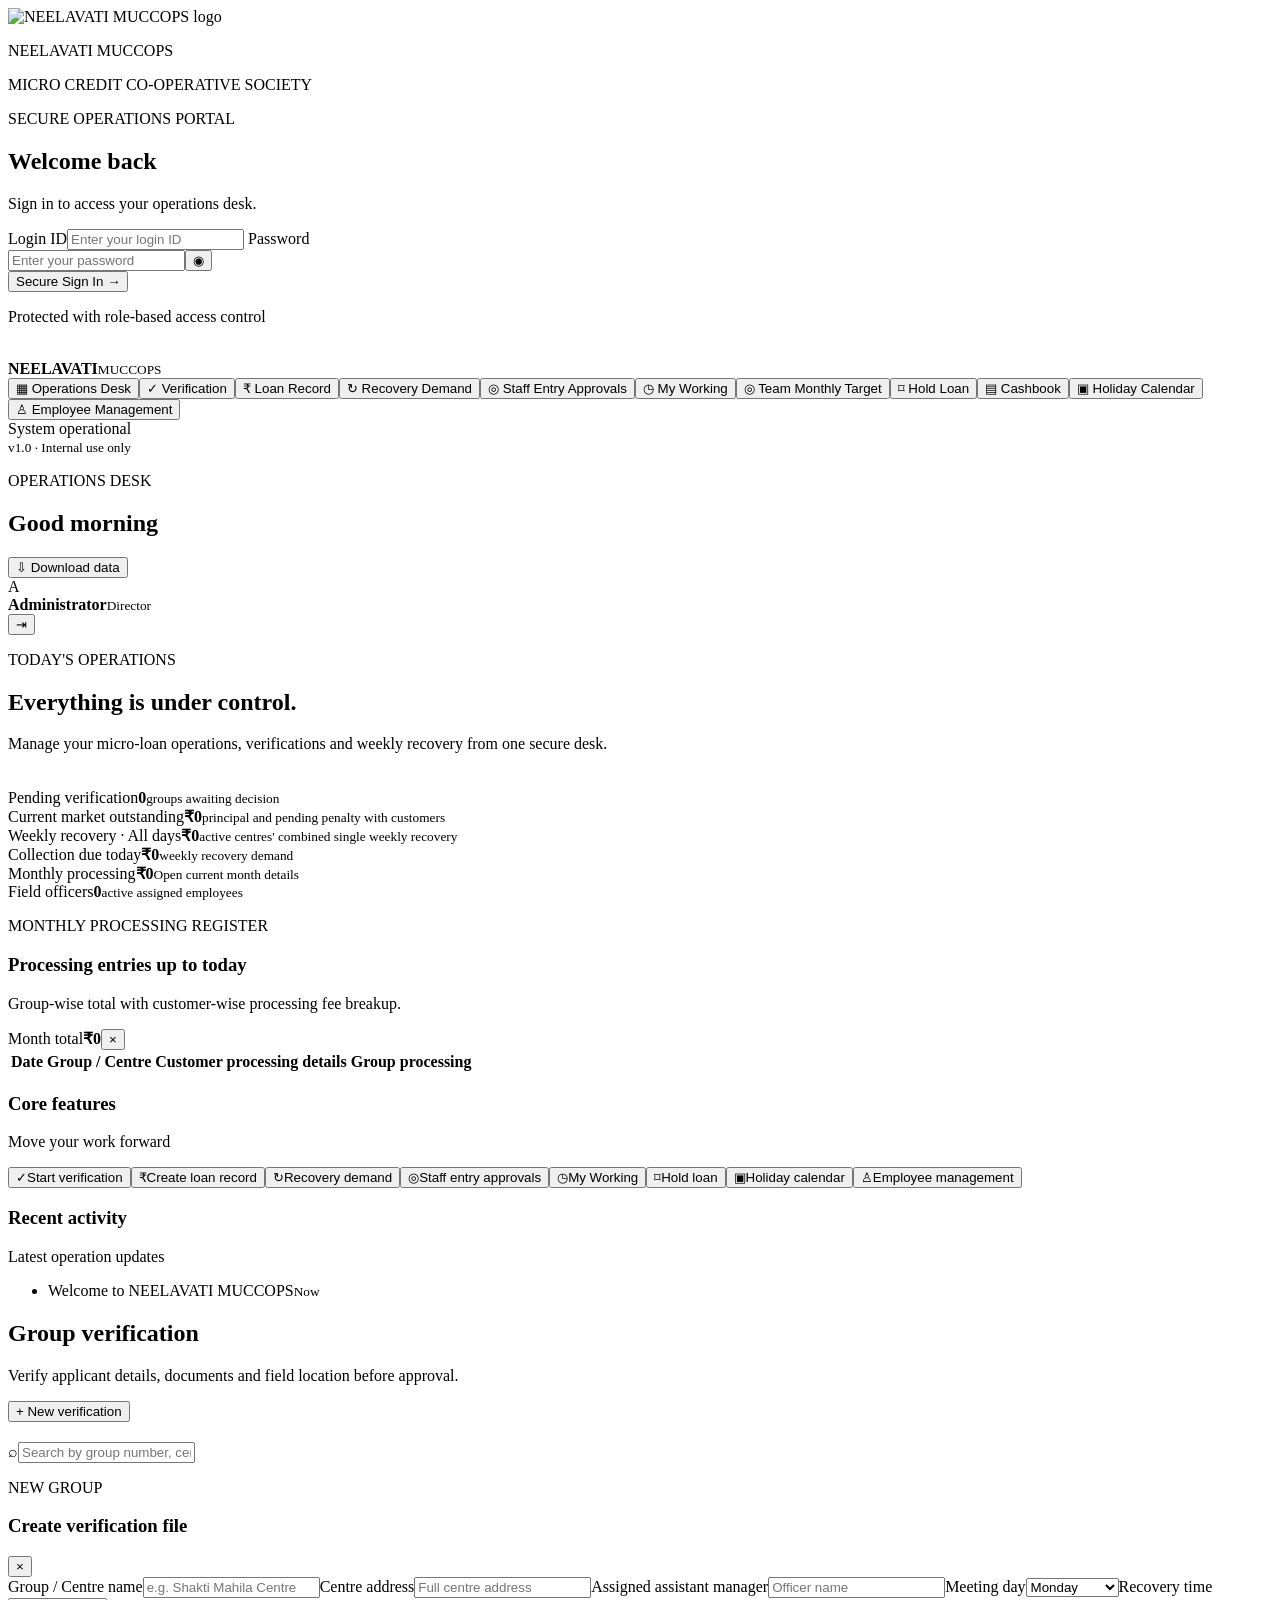
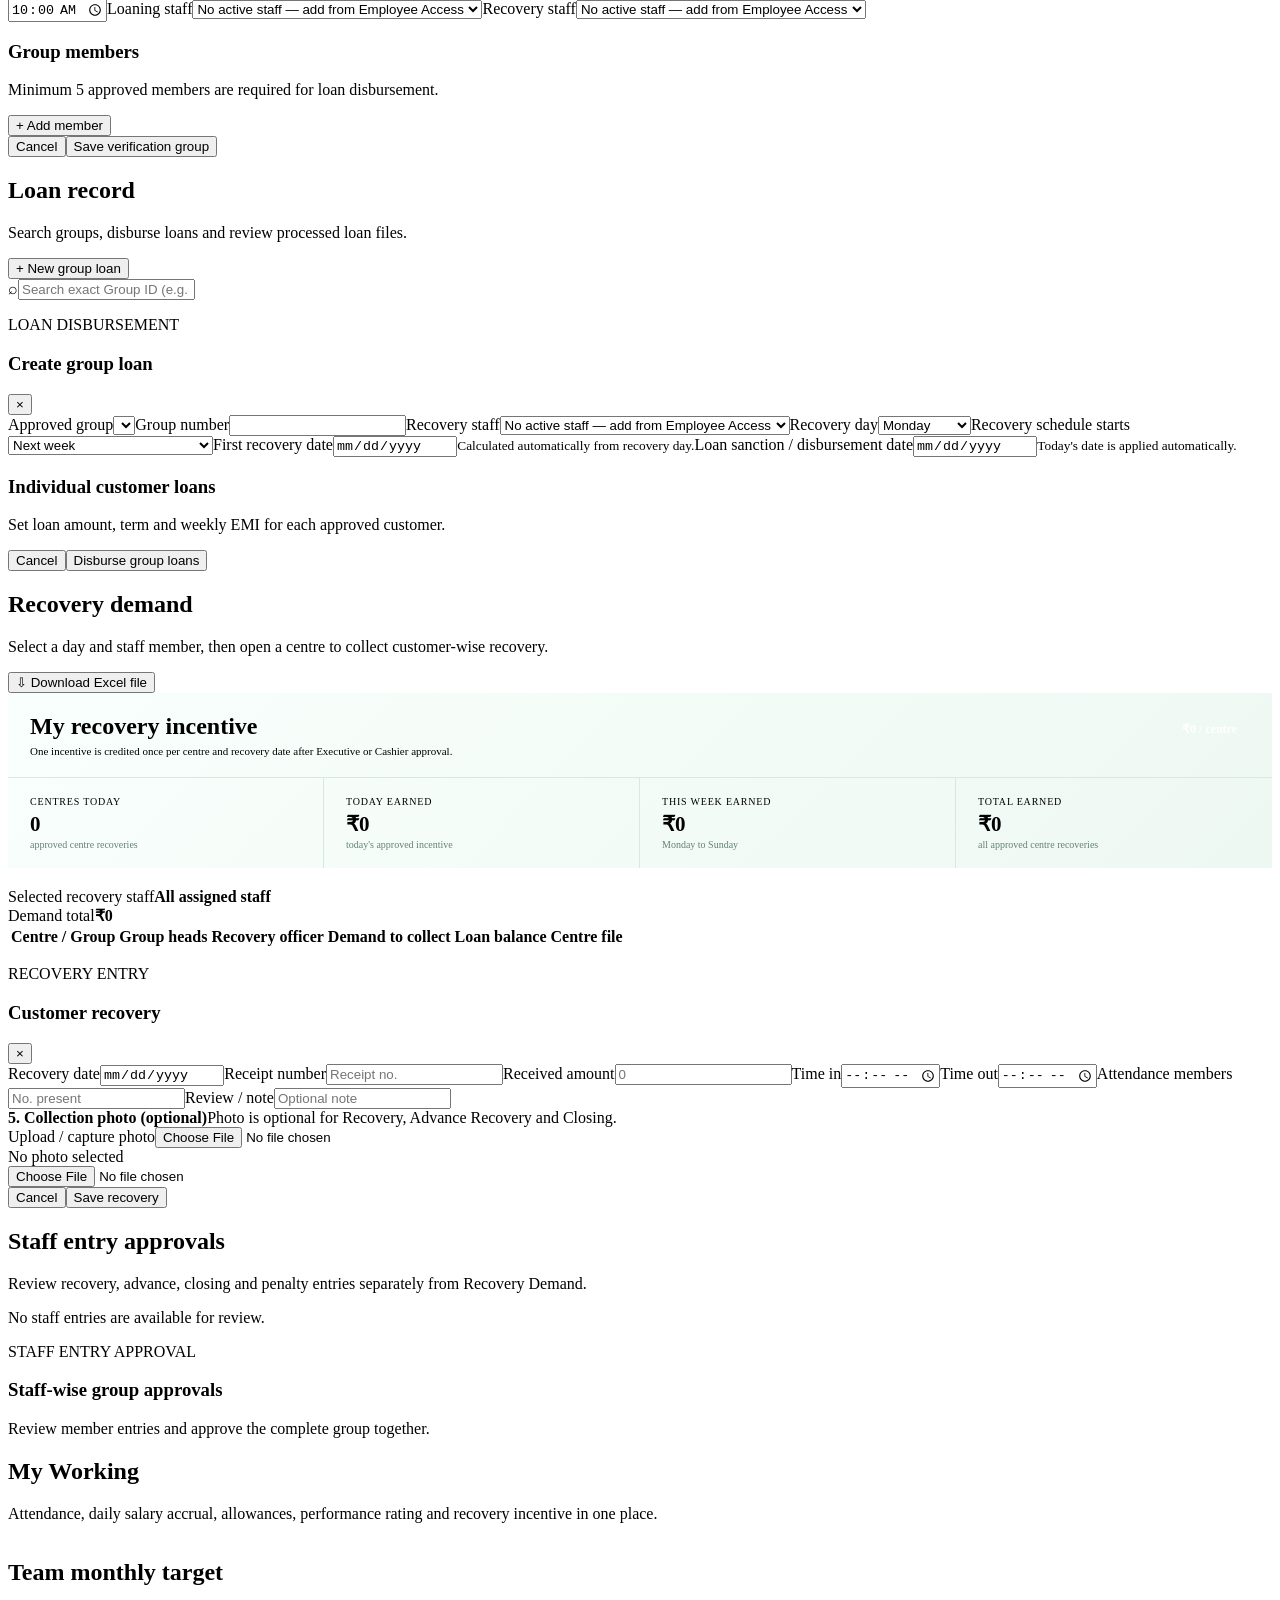
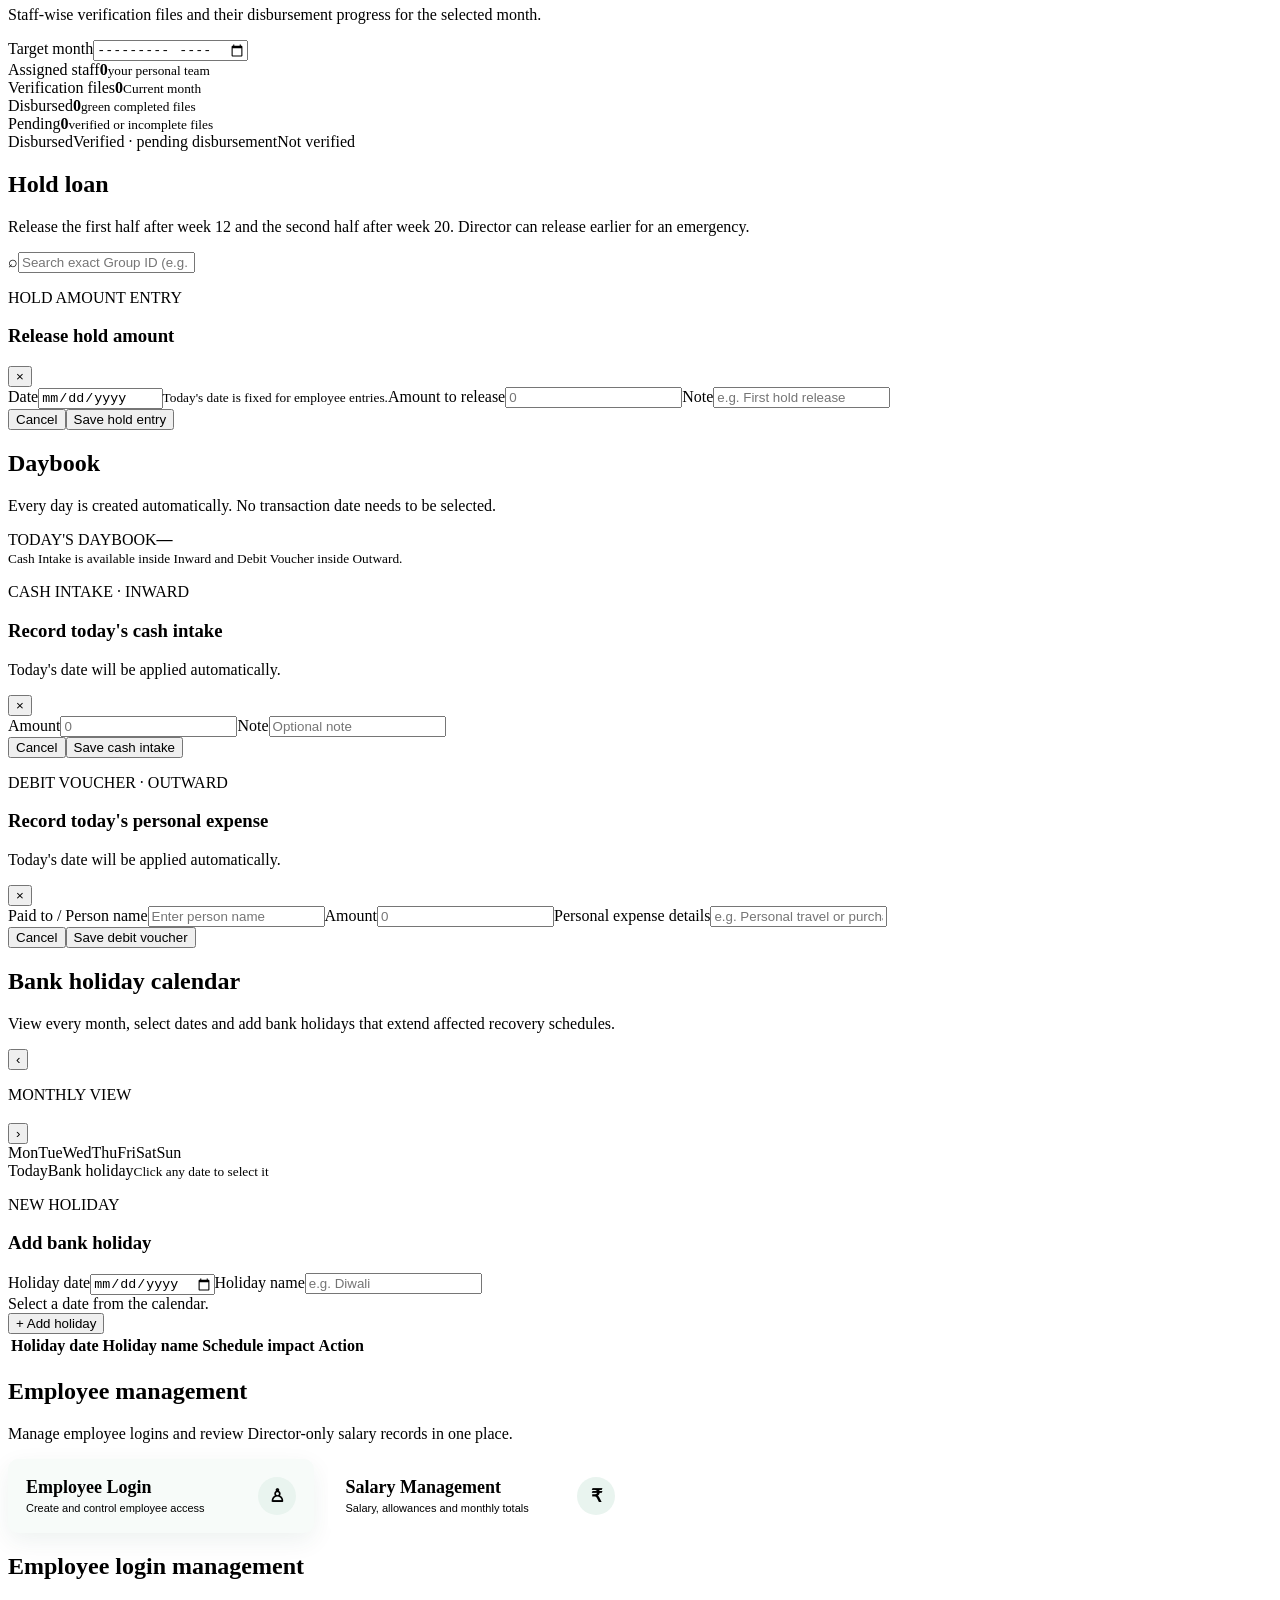
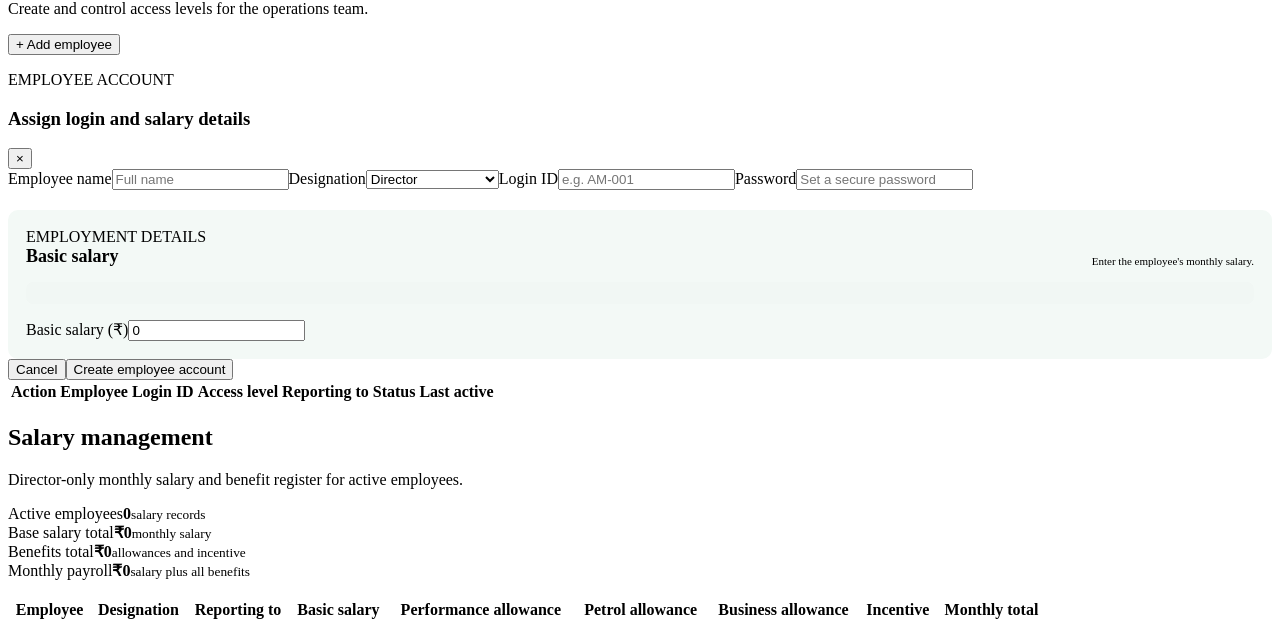
==== index.html @ 78752280 "Deploy GitHub Pages: add index.html" ====
<!doctype html>
<html lang="en">
<head>
  <meta charset="utf-8"><meta name="viewport" content="width=device-width,initial-scale=1"><meta http-equiv="Cache-Control" content="no-store, no-cache, must-revalidate">
  <title>NEELAVATI MUCCOPS | Operations Desk</title>
  <link rel="icon" type="image/jpeg" href="logo.svg">
  <link rel="stylesheet" href="style.css?v=20261004-recovery-payroll">
  <style>.staff-employment-fields{margin-top:20px;padding:18px;border:1px solid var(--line);border-radius:10px;background:#f3f9f6}.form-section-heading{display:flex;align-items:flex-end;justify-content:space-between;gap:16px;margin-bottom:15px}.form-section-heading h4,.form-section-heading p{margin:0}.form-section-heading h4{font:700 18px 'Playfair Display';color:var(--ink)}.form-section-heading>p{color:var(--muted);font-size:11px}.employee-pay-details{display:grid;gap:4px;min-width:190px}.employee-pay-details span{display:flex;justify-content:space-between;gap:16px;color:var(--muted);font-size:10px}.employee-pay-details b{color:var(--ink)}@media(max-width:720px){.form-section-heading{align-items:flex-start;flex-direction:column}}</style>
  <style>.salary-summary{grid-template-columns:repeat(4,1fr);margin-bottom:18px}.salary-summary article{border-top:3px solid var(--green)}.salary-register table{min-width:1040px}.salary-register td>small{margin-top:4px}.salary-total{color:var(--green);font-size:14px}.salary-staff-name{min-width:160px}.salary-manager-name{min-width:140px}@media(max-width:900px){.salary-summary{grid-template-columns:repeat(2,1fr)}}@media(max-width:620px){.salary-summary{grid-template-columns:1fr}}</style>
  <style>.employee-management-tabs{display:grid;grid-template-columns:repeat(4,minmax(180px,1fr));gap:14px;margin-bottom:20px}.employee-management-tab{display:flex;align-items:center;justify-content:space-between;gap:14px;padding:18px;border:1px solid var(--line);border-radius:10px;background:#fff;color:var(--ink);cursor:pointer;text-align:left}.employee-management-tab span,.employee-management-tab small{display:block}.employee-management-tab span{font:700 18px 'Playfair Display'}.employee-management-tab small{margin-top:4px;color:var(--muted);font-size:11px}.employee-management-tab b{display:grid;width:38px;height:38px;place-items:center;border-radius:50%;background:#e9f4ef;color:var(--green);font-size:18px}.employee-management-tab.active{border-color:var(--green);box-shadow:0 8px 24px #0d443b12;background:#f7fbf9}.employee-role-note{margin:0 0 16px;padding:11px 14px;border-radius:7px;background:#f1f7f4;color:#49635e;font-size:11px}.reporting-field.hidden,.extended-pay-field.hidden{display:none!important}.employee-team-folder-host{margin:0 0 22px}.employee-team-folder-list{display:grid;grid-template-columns:repeat(auto-fit,minmax(245px,1fr));gap:12px}.employee-team-folder{display:grid;grid-template-columns:48px 1fr auto;align-items:center;gap:13px;min-height:86px;padding:15px;border:1px solid var(--line);border-radius:12px;background:#fff;color:var(--ink);text-align:left;cursor:pointer;box-shadow:0 6px 18px #0d443b0a}.employee-team-folder:hover,.employee-team-folder.active{border-color:var(--green);background:#f4faf7;box-shadow:0 10px 24px #0d443b16}.employee-team-folder-icon{display:grid;width:48px;height:48px;place-items:center;border-radius:12px;background:var(--green);color:#fff;font-size:13px;font-weight:800;letter-spacing:.04em}.employee-team-folder span:nth-child(2),.employee-team-folder span:nth-child(2) b,.employee-team-folder span:nth-child(2) small{display:block}.employee-team-folder span:nth-child(2) b{font-size:15px}.employee-team-folder span:nth-child(2) small{margin-top:4px;color:var(--muted);font-size:12px;line-height:1.35}.employee-team-folder strong{color:var(--green);font-size:12px}.employee-team-detail{margin-top:4px}.employee-team-panel{padding:0;overflow:hidden}.employee-team-panel-head{display:flex;align-items:center;justify-content:space-between;gap:18px;padding:18px 20px}.employee-team-panel-head h3{margin:3px 0;font-family:'Playfair Display';font-size:22px}.employee-team-panel-head p{margin:0;color:var(--muted);font-size:13px}.employee-team-panel-head>b{padding:8px 11px;border-radius:999px;background:#e8f4ef;color:var(--green);font-size:12px}.employee-team-panel .table-panel{border:0;border-top:1px solid var(--line);border-radius:0;box-shadow:none}.team-rating-stars{display:flex;gap:2px}.team-rating-stars .working-star{padding:2px}.employee-attendance-team{display:grid;gap:12px}.employee-attendance-person{padding:0;overflow:hidden}.employee-attendance-person>summary{display:grid;grid-template-columns:minmax(210px,1fr) auto auto;align-items:center;gap:18px;padding:16px 18px;cursor:pointer;list-style:none}.employee-attendance-person>summary::-webkit-details-marker{display:none}.employee-attendance-person>summary span:first-child,.employee-attendance-person>summary span:first-child b,.employee-attendance-person>summary span:first-child small{display:block}.employee-attendance-person>summary span:first-child small{margin-top:3px;color:var(--muted);font-size:12px}.employee-attendance-person>summary strong{font-size:12px;color:#52645f}.employee-attendance-person .working-calendar{margin:0;border-width:1px 0 0;border-radius:0;box-shadow:none}@media(max-width:1100px){.employee-management-tabs{grid-template-columns:repeat(2,minmax(180px,1fr))}.employee-attendance-person>summary{grid-template-columns:1fr auto}.employee-attendance-person>summary strong{grid-column:1/-1}}@media(max-width:620px){.employee-management-tabs{grid-template-columns:1fr}.employee-team-folder-list{grid-template-columns:1fr}.employee-team-panel-head{align-items:flex-start;flex-direction:column}.employee-attendance-person>summary{grid-template-columns:1fr}.employee-attendance-person>summary strong{grid-column:auto}}</style>
  <style>.staff-incentive-dashboard{margin-bottom:20px;padding:0;overflow:hidden;border-color:#b9d9cc;background:linear-gradient(135deg,#f9fffc,#eef8f3)}.staff-incentive-head{display:flex;align-items:flex-start;justify-content:space-between;gap:18px;padding:20px 22px;border-bottom:1px solid #d8e9e1}.staff-incentive-head h3,.staff-incentive-head p{margin:0}.staff-incentive-head h3{font:700 24px 'Playfair Display';color:var(--ink)}.staff-incentive-head p{margin-top:5px;color:var(--muted);font-size:11px}.staff-incentive-rate{padding:9px 13px;border-radius:20px;background:var(--green);color:#fff;white-space:nowrap;font-size:12px}.staff-incentive-stats{display:grid;grid-template-columns:repeat(4,1fr)}.staff-incentive-stats>div{padding:18px 22px;border-right:1px solid #d8e9e1}.staff-incentive-stats>div:last-child{border-right:0}.staff-incentive-stats span,.staff-incentive-stats small{display:block}.staff-incentive-stats span{color:var(--muted);font-size:10px;text-transform:uppercase;letter-spacing:.08em}.staff-incentive-stats b{display:block;margin:5px 0 2px;color:var(--ink);font-size:21px}.staff-incentive-stats small{color:#668078;font-size:10px}@media(max-width:800px){.staff-incentive-stats{grid-template-columns:repeat(2,1fr)}.staff-incentive-stats>div:nth-child(2){border-right:0}}@media(max-width:520px){.staff-incentive-head{flex-direction:column}.staff-incentive-stats{grid-template-columns:1fr}.staff-incentive-stats>div{border-right:0;border-bottom:1px solid #d8e9e1}.staff-incentive-stats>div:last-child{border-bottom:0}}</style>
  <style>.my-working-panel{padding:0;overflow:hidden}.working-toolbar{display:flex;justify-content:space-between;gap:18px;align-items:flex-start;padding:22px 24px;border-bottom:1px solid var(--line);background:linear-gradient(135deg,#f9fffc,#edf7f3)}.working-toolbar h3,.working-toolbar p{margin:0}.working-toolbar h3{font:700 25px 'Playfair Display';color:var(--ink)}.working-toolbar p:not(.eyebrow){margin-top:5px;color:var(--muted);font-size:11px}.working-role-badge{padding:8px 12px;border-radius:20px;background:var(--green);color:#fff;font-size:11px;white-space:nowrap}.working-summary{display:grid;grid-template-columns:repeat(5,1fr);border-bottom:1px solid var(--line)}.working-summary article{padding:18px 20px;border-right:1px solid var(--line)}.working-summary article:last-child{border-right:0}.working-summary span,.working-summary small{display:block}.working-summary span{font-size:10px;text-transform:uppercase;letter-spacing:.06em;color:var(--muted)}.working-summary b{display:block;margin:4px 0;font-size:23px;color:var(--ink)}.working-summary small{color:#688079;font-size:9px}.working-register,.working-pay-table{border:0;border-radius:0;box-shadow:none;margin:0}.working-register small,.working-pay-table small{display:block;margin-top:3px;color:var(--muted)}.working-attendance-select{min-width:150px}.working-status{display:inline-flex;padding:5px 9px;border-radius:14px;background:#edf1ef;color:#56716a;font-size:10px;font-weight:700}.working-status.is-present{background:#e0f4e8;color:#23724e}.working-status.is-half-day{background:#fff2cf;color:#88610e}.working-status.is-late{background:#ffe8cf;color:#99531d}.working-status.is-absent{background:#fde3e3;color:#9b3232}.working-status.is-pending{background:#edf1ef;color:#65746f}.performance-register{display:grid;gap:10px;padding:20px}.performance-card{display:grid;grid-template-columns:minmax(180px,1fr) minmax(210px,auto) 110px;align-items:center;gap:16px;padding:15px 17px;border:1px solid var(--line);border-radius:9px;background:#fff}.performance-card span,.performance-card b{display:block}.performance-card span{margin-top:3px;color:var(--muted);font-size:10px}.performance-card strong{text-align:right;color:var(--green);font-size:17px}.working-stars{display:flex;align-items:center;gap:4px}.working-star{border:0;background:transparent;color:#cfd7d4;font-size:24px;cursor:pointer;padding:2px}.working-star.active{color:#d9a62e}.working-clear-rating{margin-left:8px;border:0;background:transparent;color:var(--muted);font-size:10px;text-decoration:underline;cursor:pointer}.working-rating-display{color:#d9a62e;letter-spacing:2px}.working-history{margin:20px;border:1px solid var(--line);border-radius:9px;overflow:hidden}.working-history-row{display:flex;justify-content:space-between;align-items:center;padding:11px 16px;border-top:1px solid var(--line);font-size:11px}.working-pay-table tfoot td{background:#f3f8f5}.working-pay-table tfoot strong{color:var(--green);font-size:18px}@media(max-width:900px){.working-summary{grid-template-columns:repeat(2,1fr)}.working-summary article{border-bottom:1px solid var(--line)}.performance-card{grid-template-columns:1fr}.performance-card strong{text-align:left}}@media(max-width:560px){.working-toolbar{flex-direction:column}.working-summary{grid-template-columns:1fr}.working-summary article{border-right:0}.working-stars{flex-wrap:wrap}}</style>
  <style>.working-attendance-calendar{margin:20px;border:1px solid var(--line);border-radius:10px;overflow:hidden;background:#fff}.working-calendar-head{display:flex;align-items:center;justify-content:space-between;gap:16px;padding:18px 20px;border-bottom:1px solid var(--line)}.working-calendar-head h3,.working-calendar-head p{margin:0}.working-calendar-head h3{font:700 20px 'Playfair Display';color:var(--ink)}.working-calendar-head p{margin-top:4px;color:var(--muted);font-size:12px}.working-calendar-nav{display:flex;align-items:center;gap:10px}.working-calendar-nav .outline{min-width:36px;padding:7px 10px}.working-calendar-nav b{min-width:130px;text-align:center;color:var(--ink);font-size:13px}.working-calendar-legend{display:flex;flex-wrap:wrap;gap:14px;padding:12px 20px;background:#f8faf9;border-bottom:1px solid var(--line)}.working-calendar-legend span{display:flex;align-items:center;gap:6px;color:#50645f;font-size:12px}.working-calendar-legend i{width:13px;height:13px;border:1px solid transparent;border-radius:4px}.working-calendar-legend .status-present{background:#dff4e8;border-color:#8bc9a5}.working-calendar-legend .status-absent{background:#f9dede;border-color:#df9292}.working-calendar-legend .status-half-day{background:#fff0c7;border-color:#ddb84f}.working-calendar-legend .status-late{background:#e9e4fb;border-color:#a99adc}.working-calendar-legend .status-unmarked{background:#f1f3f2;border-color:#ccd4d1}.working-calendar-weekdays,.working-calendar-grid{display:grid;grid-template-columns:repeat(7,minmax(72px,1fr))}.working-calendar-weekdays span{padding:10px 6px;text-align:center;background:#f8faf9;border-right:1px solid var(--line);color:var(--muted);font-size:11px;font-weight:700;text-transform:uppercase}.working-calendar-weekdays span:last-child{border-right:0}.working-calendar-day{min-height:82px;padding:10px;border-top:1px solid var(--line);border-right:1px solid var(--line);background:#f6f8f7}.working-calendar-day:nth-child(7n){border-right:0}.working-calendar-day span,.working-calendar-day b{display:block}.working-calendar-day span{width:27px;height:27px;display:grid;place-items:center;border-radius:50%;font-size:12px;font-weight:700}.working-calendar-day b{margin-top:9px;font-size:11px}.working-calendar-day.status-present{background:#dff4e8;color:#216746}.working-calendar-day.status-absent{background:#f9dede;color:#8d2f2f}.working-calendar-day.status-half-day{background:#fff0c7;color:#7c5b08}.working-calendar-day.status-late{background:#e9e4fb;color:#574693}.working-calendar-day.status-unmarked{background:#f5f7f6;color:#81908b}.working-calendar-day.is-today{box-shadow:inset 0 0 0 3px var(--green)}.working-calendar-day.is-today span{background:var(--green);color:#fff}.working-calendar-day.is-empty{background:#fff;color:transparent}@media(max-width:760px){.working-attendance-calendar{overflow-x:auto}.working-calendar-head{position:sticky;left:0;min-width:620px}.working-calendar-legend{min-width:620px}.working-calendar-weekdays,.working-calendar-grid{min-width:620px}}@media(max-width:560px){.working-calendar-head{align-items:flex-start;flex-direction:column}.working-calendar-nav{width:100%;justify-content:space-between}}</style>
  <style>.cashier-live-salary{display:block;margin-top:24px;border-top:8px solid #eef3f1}.cashier-live-salary .working-toolbar{border-top:1px solid var(--line)}</style>
  <style>.assistant-team-working{padding:0 20px 22px;border-top:8px solid #eef3f1;background:#f8fbfa}.assistant-team-working>.employee-team-panel-head{margin:0 -20px 16px;background:#fff;border-bottom:1px solid var(--line)}.assistant-staff-working .employee-working-sheet{border-top:1px solid var(--line)}.assistant-staff-working .working-toolbar{padding:18px 20px}.assistant-staff-working .working-summary article{padding:14px 16px}.assistant-staff-working .working-attendance-calendar{margin:16px}@media(max-width:620px){.assistant-team-working{padding:0 12px 16px}.assistant-team-working>.employee-team-panel-head{margin:0 -12px 12px}.assistant-staff-working .working-attendance-calendar{margin:10px}}</style>
  <style>.assistant-team-setup{margin:0 0 20px;padding:18px;background:linear-gradient(135deg,#f8fdfb,#edf7f3);border-color:#bed9ce}.assistant-team-setup-head{display:flex;align-items:flex-start;justify-content:space-between;gap:20px}.assistant-team-setup-head h3,.assistant-team-setup-head p{margin:0}.assistant-team-setup-head h3{font:700 22px 'Playfair Display';color:var(--ink)}.assistant-team-setup-head p:not(.eyebrow){margin-top:5px;color:var(--muted);font-size:13px;line-height:1.45}.assistant-team-setup-head>strong{padding:9px 12px;border-radius:20px;background:var(--green);color:#fff;font-size:12px;white-space:nowrap}.assistant-team-controls{display:grid;grid-template-columns:minmax(220px,1.5fr) auto minmax(230px,1fr) auto;align-items:end;gap:12px;margin-top:16px}.assistant-team-controls label{font-size:13px}.assistant-team-controls select,.assistant-team-controls input{margin-top:6px}.assistant-team-controls button{min-height:42px}.assistant-team-roster{display:flex;flex-wrap:wrap;gap:9px;margin-top:16px;padding-top:14px;border-top:1px solid #d3e5de}.assistant-team-roster span{display:flex;align-items:center;gap:7px;padding:7px 10px;border-radius:20px;background:#fff;border:1px solid var(--line)}.assistant-team-roster span b{font-size:12px}.assistant-team-roster span small{color:var(--muted);font-size:11px}.assistant-team-roster em{color:var(--muted);font-size:13px}.employee-row-actions{display:flex;flex-wrap:wrap;gap:6px;min-width:130px}@media(max-width:1050px){.assistant-team-controls{grid-template-columns:1fr auto}.assistant-team-controls label:nth-of-type(2){grid-column:1}.assistant-team-controls button:last-child{grid-column:2}}@media(max-width:650px){.assistant-team-setup-head{flex-direction:column}.assistant-team-setup-head>strong{white-space:normal}.assistant-team-controls{grid-template-columns:1fr}.assistant-team-controls label:nth-of-type(2),.assistant-team-controls button:last-child{grid-column:auto}}</style>
</head>
<body>
  <section id="loginView" class="login-view">
    <div class="login-brand"><img src="logo.svg" alt="NEELAVATI MUCCOPS logo"><p>NEELAVATI MUCCOPS</p><span>MICRO CREDIT CO-OPERATIVE SOCIETY</span></div>
    <form id="loginForm" class="login-card">
      <p class="eyebrow">SECURE OPERATIONS PORTAL</p><h1>Welcome back</h1><p class="muted">Sign in to access your operations desk.</p>
      <label>Login ID<input id="loginId" required placeholder="Enter your login ID" autocomplete="username"></label>
      <label>Password<div class="password-wrap"><input id="password" required type="password" placeholder="Enter your password" autocomplete="current-password"><button type="button" id="showPassword" aria-label="Show password">◉</button></div></label>
      <button class="primary wide" type="submit">Secure Sign In <span>→</span></button><p class="login-note">Protected with role-based access control</p>
    </form>
  </section>

  <div id="appView" class="app hidden">
    <aside><div class="side-brand"><img src="logo.svg" alt=""><div><b>NEELAVATI</b><small>MUCCOPS</small></div></div>
      <nav><button class="nav active" data-page="overview">▦ <span>Operations Desk</span></button><button class="nav" data-page="verification">✓ <span>Verification</span></button><button class="nav" data-page="loans">₹ <span>Loan Record</span></button><button class="nav" data-page="recovery">↻ <span>Recovery Demand</span></button><button class="nav" data-page="approvals">◎ <span>Staff Entry Approvals</span></button><button class="nav" data-page="working">◷ <span>My Working</span></button><button class="nav" data-page="team-target">◎ <span>Team Monthly Target</span></button><button class="nav" data-page="hold">⌑ <span>Hold Loan</span></button><button class="nav" data-page="cashbook">▤ <span>Cashbook</span></button><button class="nav" data-page="calendar">▣ <span>Holiday Calendar</span></button><button class="nav" data-page="employees">♙ <span>Employee Management</span></button></nav>
      <div class="side-footer"><span class="dot"></span> System operational<br><small>v1.0 · Internal use only</small></div>
    </aside>
    <main><header><div><p class="eyebrow" id="breadcrumb">OPERATIONS DESK</p><h2 id="pageTitle">Good morning</h2></div><div class="user"><button class="outline backup-button" id="downloadAllData" title="Download a complete data backup">⇩ Download data</button><div class="avatar" id="avatar">A</div><div><b id="userName">Administrator</b><small id="userRole">Director</small></div><button id="logout" title="Sign out">⇥</button></div></header>
      <div id="toast"></div>
      <section id="overview" class="page active-page"><div class="hero"><div><p class="eyebrow">TODAY'S OPERATIONS</p><h1>Everything is under control.</h1><p>Manage your micro-loan operations, verifications and weekly recovery from one secure desk.</p></div><div class="hero-date" id="today"></div></div><section id="managerIncentiveDashboard" class="panel staff-incentive-dashboard hidden" aria-live="polite"></section>
        <div class="stats overview-stats"><article><span>Pending verification</span><b id="pendingCount">0</b><small>groups awaiting decision</small></article><article><span>Current market outstanding</span><b id="portfolio">₹0</b><small>principal and pending penalty with customers</small></article><article class="weekly-recovery-card"><span>Weekly recovery · All days</span><b id="allTimeRecovery">₹0</b><small>active centres' combined single weekly recovery</small><div id="allTimeRecoveryByDay" class="weekly-recovery-days" aria-label="Active centre count and weekly recovery total by day"></div></article><article><span>Collection due today</span><b id="due">₹0</b><small>weekly recovery demand</small></article><article id="monthlyProcessingCard" class="monthly-processing-card hidden" role="button" tabindex="0" aria-expanded="false" aria-controls="monthlyProcessingDetails"><span>Monthly processing</span><b id="monthlyProcessing">₹0</b><small id="monthlyProcessingPeriod">Open current month details</small></article><article><span>Field officers</span><b id="fieldOfficerCount">0</b><small>active assigned employees</small></article></div>
        <section id="monthlyProcessingDetails" class="panel monthly-processing-details hidden" aria-hidden="true"><div class="monthly-processing-details-head"><div><p class="eyebrow">MONTHLY PROCESSING REGISTER</p><h3 id="monthlyProcessingDetailsTitle">Processing entries up to today</h3><p>Group-wise total with customer-wise processing fee breakup.</p></div><div><span>Month total</span><b id="monthlyProcessingDetailsTotal">₹0</b><button class="icon-close" id="closeMonthlyProcessingDetails" type="button" aria-label="Close monthly processing details">×</button></div></div><div class="table-panel"><table><thead><tr><th>Date</th><th>Group / Centre</th><th>Customer processing details</th><th>Group processing</th></tr></thead><tbody id="monthlyProcessingRows"></tbody></table></div></section>
        <div class="two-col"><section class="panel"><div class="panel-head"><div><h3>Core features</h3><p>Move your work forward</p></div></div><div class="actions"><button data-go="verification">✓<span>Start verification</span></button><button data-go="loans">₹<span>Create loan record</span></button><button data-go="recovery">↻<span>Recovery demand</span></button><button data-go="approvals">◎<span>Staff entry approvals</span></button><button data-go="working">◷<span>My Working</span></button><button data-go="hold">⌑<span>Hold loan</span></button><button data-go="calendar">▣<span>Holiday calendar</span></button><button data-go="employees">♙<span>Employee management</span></button></div></section><section class="panel"><div class="panel-head"><div><h3>Recent activity</h3><p>Latest operation updates</p></div></div><ul id="activity" class="activity"><li><i></i><span>Welcome to NEELAVATI MUCCOPS</span><small>Now</small></li></ul></section></div>
      </section>

      <section id="verification" class="page"><div class="page-intro"><div><h1>Group verification</h1><p>Verify applicant details, documents and field location before approval.</p></div><button class="primary" id="newVerification">+ New verification</button></div><section id="assistantManagerIncentiveDashboard" class="panel staff-incentive-dashboard hidden" aria-live="polite"></section><div class="search"><span>⌕</span><input id="groupSearch" placeholder="Search by group number, centre or any customer name"></div><div id="verificationList" class="card-grid"></div><div id="verificationFormHost"></div>
        <div id="verificationForm" class="panel form-panel hidden"><div class="panel-head"><div><p class="eyebrow">NEW GROUP</p><h3>Create verification file</h3></div><button class="icon-close" data-close="verificationForm">×</button></div><div class="form-grid group-fields"><label>Group / Centre name<input id="groupName" placeholder="e.g. Shakti Mahila Centre"></label><label>Centre address<input id="centreAddress" placeholder="Full centre address"></label><label>Assigned assistant manager<input id="fieldOfficer" placeholder="Officer name"></label><label>Meeting day<select id="meetingDay"><option>Monday</option><option>Tuesday</option><option>Wednesday</option><option>Thursday</option><option>Friday</option><option>Saturday</option></select></label><label>Recovery time<input id="recoveryTime" type="time" value="10:00"></label><label>Loaning staff<select id="groupLoanStaff"><option value="">No active staff — add from Employee Access</option></select></label><label>Recovery staff<select id="groupRecoveryStaff"><option value="">No active staff — add from Employee Access</option></select></label></div><div class="member-bar"><div><h3>Group members</h3><p>Minimum 5 approved members are required for loan disbursement.</p></div><button class="outline" id="addMember">+ Add member</button></div><div id="members"></div><div class="form-actions"><button class="outline" data-close="verificationForm">Cancel</button><button class="primary" id="saveGroup">Save verification group</button></div></div>
        <div id="groupFolder" class="panel form-panel hidden"></div>
      </section>

      <section id="loans" class="page"><div class="page-intro"><div><h1>Loan record</h1><p>Search groups, disburse loans and review processed loan files.</p></div><button class="primary" id="newLoan" type="button">+ New group loan</button></div><div id="loanNotice" class="empty panel hidden"></div><div class="search"><span>⌕</span><input id="loanSearch" placeholder="Search exact Group ID (e.g. G1), centre or any customer name"></div><div id="loanList" class="loan-list"></div><div id="loanGroupFolderHost"></div>
        <div id="loanForm" class="panel form-panel hidden"><div class="panel-head"><div><p class="eyebrow">LOAN DISBURSEMENT</p><h3 id="loanFormTitle">Create group loan</h3></div><button class="icon-close" type="button" data-close="loanForm">×</button></div><div class="form-grid"><label>Approved group<select id="loanGroup"></select></label><label>Group number<input id="loanGroupNumber" readonly></label><label>Recovery staff<select id="loanStaff"><option value="">No active staff — add from Employee Access</option></select></label><label>Recovery day<select id="loanDay"><option>Monday</option><option>Tuesday</option><option>Wednesday</option><option>Thursday</option><option>Friday</option><option>Saturday</option></select></label><label>Recovery schedule starts<select id="loanRecoveryStart"><option value="current">Current week</option><option value="next" selected>Next week</option><option value="custom">Previous / exact date · Director</option></select></label><label>First recovery date<input id="loanFirstRecoveryDate" type="date" readonly><small id="loanFirstRecoveryHelp">Calculated automatically from recovery day.</small></label><label>Loan sanction / disbursement date<input id="loanSanctionDate" type="date" readonly><small id="loanSanctionDateHelp">Today's date is applied automatically.</small></label></div><div class="member-bar"><div><h3>Individual customer loans</h3><p>Set loan amount, term and weekly EMI for each approved customer.</p></div></div><div id="individualLoanInputs"></div><div class="form-actions"><button class="outline" type="button" data-close="loanForm">Cancel</button><button class="primary" id="saveLoan" type="button">Disburse group loans</button></div></div>
      </section>

      <section id="recovery" class="page"><div class="page-intro"><div><h1>Recovery demand</h1><p>Select a day and staff member, then open a centre to collect customer-wise recovery.</p></div><button class="primary" id="downloadCsv">⇩ Download Excel file</button></div><section id="staffIncentiveDashboard" class="panel staff-incentive-dashboard hidden" aria-live="polite"><div class="staff-incentive-head"><div><h3>My recovery incentive</h3><p>One incentive is credited once per centre and recovery date after Executive or Cashier approval.</p></div><b id="staffIncentiveRate" class="staff-incentive-rate">₹0 / centre</b></div><div class="staff-incentive-stats"><div><span>Centres today</span><b id="staffIncentiveTodayCentres">0</b><small>approved centre recoveries</small></div><div><span>Today earned</span><b id="staffIncentiveToday">₹0</b><small>today's approved incentive</small></div><div><span>This week earned</span><b id="staffIncentiveWeek">₹0</b><small>Monday to Sunday</small></div><div><span>Total earned</span><b id="staffIncentiveTotal">₹0</b><small>all approved centre recoveries</small></div></div></section><div id="recoveryRiskFolders" class="recovery-risk-folders"><section id="npaFolder" class="panel recovery-risk-folder npa-folder"></section><section id="balanceRecoveryFolder" class="panel recovery-risk-folder balance-recovery-folder"></section></div><div class="weekday-tabs" id="dayTabs"></div><div class="recovery-staff-list" id="recoveryStaffList"></div><div class="recovery-controls"><div class="selected-staff"><span>Selected recovery staff</span><b id="selectedRecoveryStaffName">All assigned staff</b></div><div id="demandTotal"><span>Demand total</span><b>₹0</b></div></div><div class="panel table-panel"><table><thead><tr><th>Centre / Group</th><th>Group heads</th><th>Recovery officer</th><th>Demand to collect</th><th>Loan balance</th><th>Centre file</th></tr></thead><tbody id="recoveryRows"></tbody></table></div>
        <div id="recoveryCentrePanel" class="panel form-panel hidden"></div>
        <div id="recoveryEntryHome"></div>
        <div id="recoveryEntry" class="panel form-panel hidden"><div class="panel-head"><div><p class="eyebrow" id="recoveryEntryType">RECOVERY ENTRY</p><h3 id="recoveryEntryTitle">Customer recovery</h3></div><button class="icon-close" type="button" data-close="recoveryEntry">×</button></div><div id="recoveryEntrySummary" class="entry-summary"></div><div class="form-grid"><label>Recovery date<input id="entryDate" type="date" readonly></label><label>Receipt number<input id="entryReceipt" placeholder="Receipt no."></label><label>Received amount<input id="entryAmount" type="number" min="0" placeholder="0"></label><input id="entryPenalty" type="hidden" value="0"><label>Time in<input id="entryTimeIn" type="time"></label><label>Time out<input id="entryTimeOut" type="time"></label><label>Attendance members<input id="entryAttendance" type="number" min="0" placeholder="No. present"></label><label>Review / note<input id="entryReview" placeholder="Optional note"></label></div><div id="entryPhotoPanel" class="entry-photo-panel"><div><b>5. Collection photo (optional)</b><span id="entryPhotoRequirement">Photo is optional for Recovery, Advance Recovery and Closing.</span></div><label class="photo-upload-control">Upload / capture photo<input id="entryPhotoInput" type="file" accept="image/*" capture="environment"></label><div id="entryPhotoPreview" class="entry-photo-preview">No photo selected</div></div><input id="quickRecoveryPhoto" class="hidden" type="file" accept="image/*" capture="environment"><div id="closingAuthorization" class="closing-authorization hidden"></div><div class="form-actions"><button class="outline" type="button" data-close="recoveryEntry">Cancel</button><button class="primary" id="saveRecoveryEntry" type="button">Save recovery</button></div></div>
      </section>

      <section id="approvals" class="page staff-approvals-page"><div class="page-intro"><div><h1>Staff entry approvals</h1><p>Review recovery, advance, closing and penalty entries separately from Recovery Demand.</p></div></div><div id="staffCollectionApprovalRegister" class="staff-collection-approval-host"></div><div id="recoveryApprovalEmpty" class="empty panel hidden">No staff entries are available for review.</div><div id="recoveryApprovalQueue" class="panel recovery-approval-queue hidden"><div class="panel-head"><div><p class="eyebrow">STAFF ENTRY APPROVAL</p><h3 id="recoveryApprovalTitle">Staff-wise group approvals</h3><p id="recoveryApprovalHelp">Review member entries and approve the complete group together.</p></div></div><div id="recoveryProposalRows" class="proposal-list"></div><div id="recoveryProposalTotals" class="proposal-totals"></div></div></section>

      <section id="working" class="page"><div class="page-intro"><div><h1>My Working</h1><p>Attendance, daily salary accrual, allowances, performance rating and recovery incentive in one place.</p></div></div><section id="myWorkingContent" class="panel my-working-panel" aria-live="polite"></section></section>

      <section id="team-target" class="page"><div class="page-intro"><div><h1>Team monthly target</h1><p>Staff-wise verification files and their disbursement progress for the selected month.</p></div><label class="team-target-month">Target month<input id="teamTargetMonth" type="month"></label></div><div class="stats team-target-summary"><article><span>Assigned staff</span><b id="teamTargetStaffCount">0</b><small>your personal team</small></article><article><span>Verification files</span><b id="teamTargetFileCount">0</b><small id="teamTargetMonthLabel">Current month</small></article><article><span>Disbursed</span><b id="teamTargetDisbursedCount">0</b><small>green completed files</small></article><article><span>Pending</span><b id="teamTargetPendingCount">0</b><small>verified or incomplete files</small></article></div><div class="team-target-legend"><span class="is-disbursed">Disbursed</span><span class="is-verified">Verified · pending disbursement</span><span class="is-unverified">Not verified</span></div><div id="teamTargetStaffList" class="team-target-staff-list"></div></section>

      <section id="hold" class="page"><div class="page-intro"><div><h1>Hold loan</h1><p>Release the first half after week 12 and the second half after week 20. Director can release earlier for an emergency.</p></div></div><div class="search"><span>⌕</span><input id="holdSearch" placeholder="Search exact Group ID (e.g. G1), centre or customer name" autocomplete="off"></div><div id="holdList" class="loan-list"></div><div id="holdEntryForm" class="panel form-panel hidden"><div class="panel-head"><div><p class="eyebrow">HOLD AMOUNT ENTRY</p><h3 id="holdEntryTitle">Release hold amount</h3></div><button class="icon-close" data-close="holdEntryForm">×</button></div><div class="form-grid"><label>Date<input id="holdDate" type="date" readonly><small id="holdDateHelp">Today's date is fixed for employee entries.</small></label><label>Amount to release<input id="holdAmountEntry" type="number" min="1" placeholder="0"></label><label>Note<input id="holdNote" placeholder="e.g. First hold release"></label></div><div id="holdReleaseRule" class="hold-release-rule"></div><div class="form-actions"><button class="outline" data-close="holdEntryForm">Cancel</button><button class="primary" id="saveHoldEntry">Save hold entry</button></div></div></section>

      <section id="cashbook" class="page"><div class="page-intro"><div><h1>Daybook</h1><p>Every day is created automatically. No transaction date needs to be selected.</p></div></div><div class="today-daybook-strip"><div><span>TODAY'S DAYBOOK</span><b id="currentDaybookDate">—</b></div><small>Cash Intake is available inside Inward and Debit Voucher inside Outward.</small></div><div id="daybookSheets" class="daybook-sheets"></div><div id="cashForm" class="panel form-panel cash-intake-form hidden"><div class="panel-head"><div><p class="eyebrow">CASH INTAKE · INWARD</p><h3>Record today's cash intake</h3><p>Today's date will be applied automatically.</p></div><button class="icon-close" data-close="cashForm">×</button></div><div class="form-grid cash-intake-grid"><label>Amount<input id="cashAmount" type="number" min="1" placeholder="0"></label><label>Note<input id="cashDescription" placeholder="Optional note"></label></div><div class="form-actions"><button class="outline" data-close="cashForm">Cancel</button><button class="primary" id="saveCash">Save cash intake</button></div></div><div id="debitVoucherForm" class="panel form-panel debit-voucher-form hidden"><div class="panel-head"><div><p class="eyebrow">DEBIT VOUCHER · OUTWARD</p><h3>Record today's personal expense</h3><p>Today's date will be applied automatically.</p></div><button class="icon-close" data-close="debitVoucherForm">×</button></div><div class="form-grid voucher-form-grid"><label>Paid to / Person name<input id="voucherPayee" placeholder="Enter person name"></label><label>Amount<input id="voucherAmount" type="number" min="1" placeholder="0"></label><label>Personal expense details<input id="voucherDescription" placeholder="e.g. Personal travel or purchase expense"></label></div><div class="form-actions"><button class="outline" data-close="debitVoucherForm">Cancel</button><button class="primary" id="saveDebitVoucher">Save debit voucher</button></div></div></section>

      <section id="calendar" class="page"><div class="page-intro"><div><h1>Bank holiday calendar</h1><p>View every month, select dates and add bank holidays that extend affected recovery schedules.</p></div></div><div class="calendar-layout"><div class="panel calendar-preview"><div class="calendar-toolbar"><button class="outline calendar-nav" id="previousCalendarMonth" type="button" aria-label="Previous month">‹</button><div><p class="eyebrow">MONTHLY VIEW</p><h3 id="calendarMonthTitle"></h3></div><button class="outline calendar-nav" id="nextCalendarMonth" type="button" aria-label="Next month">›</button></div><div class="calendar-weekdays"><span>Mon</span><span>Tue</span><span>Wed</span><span>Thu</span><span>Fri</span><span>Sat</span><span>Sun</span></div><div id="calendarGrid" class="calendar-grid"></div><div class="calendar-legend"><span><i class="today-key"></i>Today</span><span><i class="holiday-key"></i>Bank holiday</span><small>Click any date to select it</small></div></div><div class="panel calendar-form-panel"><div class="panel-head"><div><p class="eyebrow">NEW HOLIDAY</p><h3>Add bank holiday</h3></div></div><div class="calendar-form-fields"><label>Holiday date<input id="holidayDate" type="date"></label><label>Holiday name<input id="holidayName" placeholder="e.g. Diwali"></label></div><div class="selected-date-note" id="selectedDateNote">Select a date from the calendar.</div><div class="form-actions"><button class="primary" id="saveHoliday">+ Add holiday</button></div></div></div><div class="panel table-panel holiday-table"><table><thead><tr><th>Holiday date</th><th>Holiday name</th><th>Schedule impact</th><th>Action</th></tr></thead><tbody id="holidayRows"></tbody></table></div></section>

      <section id="employees" class="page"><div class="page-intro"><div><h1>Employee management</h1><p>Manage employee logins and review Director-only salary records in one place.</p></div></div><div class="employee-management-tabs"><button id="employeeLoginTab" class="employee-management-tab active" type="button" data-employee-view="login"><div><span>Employee Login</span><small>Create and control employee access</small></div><b>♙</b></button><button id="employeeSalaryTab" class="employee-management-tab" type="button" data-employee-view="salary"><div><span>Salary Management</span><small>Salary, allowances and monthly totals</small></div><b>₹</b></button></div><div id="employeeLoginView"><div class="page-intro"><div><h1>Employee login management</h1><p>Create and control access levels for the operations team.</p></div><button class="primary" id="addEmployee" type="button">+ Add employee</button></div><div id="employeeForm" class="panel form-panel hidden"><div class="panel-head"><div><p class="eyebrow">EMPLOYEE ACCOUNT</p><h3>Assign login and salary details</h3></div><button class="icon-close" type="button" data-close="employeeForm">×</button></div><div class="form-grid"><label>Employee name<input id="employeeName" placeholder="Full name"></label><label>Designation<select id="employeeDesignation"><option>Director</option><option>Manager</option><option>Assistant Manager</option><option>Cashier</option><option>Executive</option><option>Staff</option></select></label><label>Login ID<input id="employeeLoginId" placeholder="e.g. AM-001"></label><label>Password<input id="employeePassword" type="password" placeholder="Set a secure password"></label></div><div id="staffEmploymentFields" class="staff-employment-fields"><div class="form-section-heading"><div><p class="eyebrow">EMPLOYMENT DETAILS</p><h4 id="employeeCompensationTitle">Basic salary</h4></div><p id="employeeCompensationHelp">Enter the employee's monthly salary.</p></div><p id="employeeRoleNote" class="employee-role-note"></p><div class="form-grid"><label id="employeeManagerField" class="reporting-field hidden">Manager<select id="employeeManager"><option value="">Select manager</option></select></label><label id="employeeAssistantManagerField" class="reporting-field hidden">Assistant Manager<select id="employeeAssistantManager"><option value="">Select assistant manager</option></select></label><label>Basic salary (₹)<input id="employeeSalary" type="number" min="0" step="1" value="0" inputmode="numeric"></label><label class="extended-pay-field hidden">Performance allowance (₹)<input id="employeePerformanceAllowance" type="number" min="0" step="1" value="0" inputmode="numeric"></label><label class="extended-pay-field hidden">Petrol allowance (₹)<input id="employeePetrolAllowance" type="number" min="0" step="1" value="0" inputmode="numeric"></label><label class="extended-pay-field hidden">Business allowance (₹)<input id="employeeBusinessAllowance" type="number" min="0" step="1" value="0" inputmode="numeric"></label><label class="extended-pay-field hidden">Incentive (₹)<input id="employeeIncentive" type="number" min="0" step="1" value="0" inputmode="numeric"></label></div></div><div class="form-actions"><button class="outline" type="button" data-close="employeeForm">Cancel</button><button class="primary" id="saveEmployee" type="button">Create employee account</button></div></div><div class="panel table-panel"><table><thead><tr><th>Action</th><th>Employee</th><th>Login ID</th><th>Access level</th><th>Reporting to</th><th>Status</th><th>Last active</th></tr></thead><tbody id="employeeRows"></tbody></table></div></div><div id="employeeSalaryView" class="hidden"><div class="page-intro"><div><h1>Salary management</h1><p>Director-only monthly salary and benefit register for active employees.</p></div></div><div class="stats salary-summary"><article><span>Active employees</span><b id="salaryEmployeeCount">0</b><small>salary records</small></article><article><span>Base salary total</span><b id="salaryBaseTotal">₹0</b><small>monthly salary</small></article><article><span>Benefits total</span><b id="salaryBenefitsTotal">₹0</b><small>allowances and incentive</small></article><article><span>Monthly payroll</span><b id="salaryPayrollTotal">₹0</b><small>salary plus all benefits</small></article></div><div class="panel table-panel salary-register"><table><thead><tr><th>Employee</th><th>Designation</th><th>Reporting to</th><th>Basic salary</th><th>Performance allowance</th><th>Petrol allowance</th><th>Business allowance</th><th>Incentive</th><th>Monthly total</th></tr></thead><tbody id="salaryRows"></tbody></table></div></div></section>
    </main>
  </div>
  <template id="memberTemplate">
    <article class="member">
      <div class="member-title"><span class="member-number"></span><div><b class="member-label">Customer</b><small>Group member</small></div><button class="remove-member" title="Remove member">×</button></div>
      <div class="verification-photo-first">
        <div class="verification-photo-preview" aria-live="polite"><div class="verification-photo-empty"><span>◎</span><small>Photo not uploaded</small></div></div>
        <div class="verification-photo-controls"><b>Customer photo</b><span>Upload or capture the customer photo first.</span><label class="verification-photo-upload">Upload / capture photo<input class="m-photo" type="file" accept="image/*" capture="environment"></label></div>
      </div>
      <div class="form-grid"><label>Customer name<input class="m-name" placeholder="Full name"></label><label>Customer Aadhaar card number<input class="m-uuid" inputmode="numeric" maxlength="14" autocomplete="off" placeholder="12 digit Aadhaar number"></label><label>Address<input class="m-address" placeholder="Home address"></label><label>Date of birth<input class="m-dob" type="date"></label><label>Mobile number<input class="m-mobile" placeholder="10 digit mobile"></label><label>Customer occupation<input class="m-occupation" placeholder="Occupation"></label><label>Customer income<input class="m-income" type="number" placeholder="Monthly income"></label><label>Guarantor name<input class="m-guarantor" placeholder="Full name"></label><label>Guarantor Aadhaar card number<input class="m-guarantor-aadhaar" inputmode="numeric" maxlength="14" autocomplete="off" placeholder="12 digit guarantor Aadhaar"></label><label>Guarantor date of birth<input class="m-gdob" type="date"></label><label>Guarantor occupation<input class="m-goccupation" placeholder="Occupation"></label><label>Guarantor income<input class="m-gincome" type="number" placeholder="Monthly income"></label><label>Guarantor relation<input class="m-relation" placeholder="Relation"></label><label>Loan purpose<input class="m-purpose" placeholder="Purpose"></label><label>Requested loan amount<input class="m-request" type="number" placeholder="0"></label></div>
      <div class="verify-options"><label><input class="m-loans" type="checkbox"> Active loans exist</label><label><input class="m-cheque" type="checkbox"> Cheque available</label><button type="button" class="location">⌖ Capture location</button><span class="location-status"></span><div class="decision"><span>Verification decision</span><button type="button" class="decision-btn approve">Approve</button><button type="button" class="decision-btn cancel">Cancel</button><b class="decision-status">Pending</b></div></div>
    </article>
  </template>
  <script src="vendor/jszip.min.js?v=20260731"></script>
  <script src="recovery-demand-xlsx.js?v=20260826-emi-received"></script>
  <script src="api.js?v=20261004-recovery-payroll"></script>
  <script src="app.js?v=20261004-recovery-payroll"></script>
</body></html>
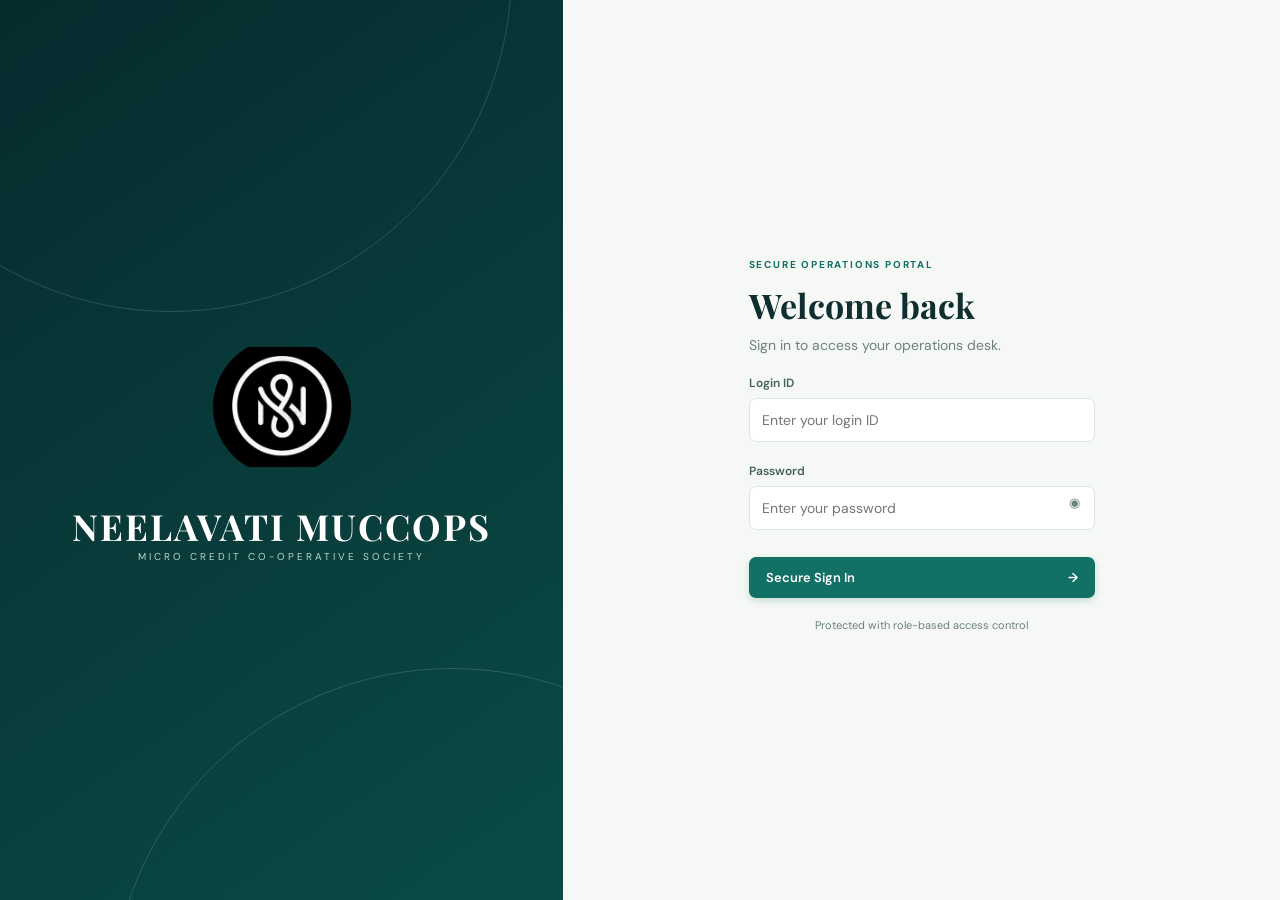
==== commit 08ad22fb: "Update Staff performance allowance tiers in index.html" ====
--- a/index.html
+++ b/index.html
@@ -3,7 +3,7 @@
 <head>
   <meta charset="utf-8"><meta name="viewport" content="width=device-width,initial-scale=1"><meta http-equiv="Cache-Control" content="no-store, no-cache, must-revalidate">
   <title>NEELAVATI MUCCOPS | Operations Desk</title>
-  <link rel="icon" type="image/jpeg" href="logo.svg">
+  <link rel="icon" type="image/svg+xml" href="logo.svg">
   <link rel="stylesheet" href="style.css?v=20261004-recovery-payroll">
   <style>.staff-employment-fields{margin-top:20px;padding:18px;border:1px solid var(--line);border-radius:10px;background:#f3f9f6}.form-section-heading{display:flex;align-items:flex-end;justify-content:space-between;gap:16px;margin-bottom:15px}.form-section-heading h4,.form-section-heading p{margin:0}.form-section-heading h4{font:700 18px 'Playfair Display';color:var(--ink)}.form-section-heading>p{color:var(--muted);font-size:11px}.employee-pay-details{display:grid;gap:4px;min-width:190px}.employee-pay-details span{display:flex;justify-content:space-between;gap:16px;color:var(--muted);font-size:10px}.employee-pay-details b{color:var(--ink)}@media(max-width:720px){.form-section-heading{align-items:flex-start;flex-direction:column}}</style>
   <style>.salary-summary{grid-template-columns:repeat(4,1fr);margin-bottom:18px}.salary-summary article{border-top:3px solid var(--green)}.salary-register table{min-width:1040px}.salary-register td>small{margin-top:4px}.salary-total{color:var(--green);font-size:14px}.salary-staff-name{min-width:160px}.salary-manager-name{min-width:140px}@media(max-width:900px){.salary-summary{grid-template-columns:repeat(2,1fr)}}@media(max-width:620px){.salary-summary{grid-template-columns:1fr}}</style>
@@ -56,7 +56,7 @@
 
       <section id="approvals" class="page staff-approvals-page"><div class="page-intro"><div><h1>Staff entry approvals</h1><p>Review recovery, advance, closing and penalty entries separately from Recovery Demand.</p></div></div><div id="staffCollectionApprovalRegister" class="staff-collection-approval-host"></div><div id="recoveryApprovalEmpty" class="empty panel hidden">No staff entries are available for review.</div><div id="recoveryApprovalQueue" class="panel recovery-approval-queue hidden"><div class="panel-head"><div><p class="eyebrow">STAFF ENTRY APPROVAL</p><h3 id="recoveryApprovalTitle">Staff-wise group approvals</h3><p id="recoveryApprovalHelp">Review member entries and approve the complete group together.</p></div></div><div id="recoveryProposalRows" class="proposal-list"></div><div id="recoveryProposalTotals" class="proposal-totals"></div></div></section>
 
-      <section id="working" class="page"><div class="page-intro"><div><h1>My Working</h1><p>Attendance, daily salary accrual, allowances, performance rating and recovery incentive in one place.</p></div></div><section id="myWorkingContent" class="panel my-working-panel" aria-live="polite"></section></section>
+      <section id="working" class="page"><div class="page-intro"><div><h1>My Working</h1><p>Attendance, daily salary accrual, allowances, automatic file-based performance and recovery incentive in one place.</p></div></div><section id="myWorkingContent" class="panel my-working-panel" aria-live="polite"></section></section>
 
       <section id="team-target" class="page"><div class="page-intro"><div><h1>Team monthly target</h1><p>Staff-wise verification files and their disbursement progress for the selected month.</p></div><label class="team-target-month">Target month<input id="teamTargetMonth" type="month"></label></div><div class="stats team-target-summary"><article><span>Assigned staff</span><b id="teamTargetStaffCount">0</b><small>your personal team</small></article><article><span>Verification files</span><b id="teamTargetFileCount">0</b><small id="teamTargetMonthLabel">Current month</small></article><article><span>Disbursed</span><b id="teamTargetDisbursedCount">0</b><small>green completed files</small></article><article><span>Pending</span><b id="teamTargetPendingCount">0</b><small>verified or incomplete files</small></article></div><div class="team-target-legend"><span class="is-disbursed">Disbursed</span><span class="is-verified">Verified · pending disbursement</span><span class="is-unverified">Not verified</span></div><div id="teamTargetStaffList" class="team-target-staff-list"></div></section>
 
--- a/style.css
+++ b/style.css
@@ -0,0 +1,45 @@
+@import url('https://fonts.googleapis.com/css2?family=DM+Sans:wght@400;500;600;700&family=Playfair+Display:wght@600;700&display=swap');
+.proposal-staff-section{overflow:hidden;border:1px solid #bfd8cf;border-radius:10px;background:#f8fcfa}.proposal-staff-head{display:flex;align-items:center;justify-content:space-between;padding:14px 16px;background:#e8f4ef;border-bottom:1px solid #cfe2da}.proposal-staff-head span,.proposal-group-head span{display:block;color:#137064;font-size:9px;font-weight:800;letter-spacing:1.2px}.proposal-staff-head h4,.proposal-group-head h4{margin:3px 0 2px;color:#102e30;font:700 17px 'Playfair Display'}.proposal-staff-head small,.proposal-group-head small{color:#6e817e;font-size:10px}.proposal-staff-groups{display:grid;gap:12px;padding:12px}.proposal-group-card{overflow:hidden;border:1px solid #dce5df;border-radius:8px;background:#fff}.proposal-group-head{display:flex;align-items:center;justify-content:space-between;gap:15px;padding:12px 14px;background:#f7f9f7;border-bottom:1px solid #e2eae5}.proposal-group-members{display:grid;gap:0}.proposal-group-members .proposal-card{border:0!important;border-bottom:1px solid #edf1ee!important;border-radius:0!important;background:#fff!important}.proposal-group-members .proposal-card:last-child{border-bottom:0!important}.approve-group-action{min-width:145px;background:#137064!important;color:#fff!important;font-size:11px!important}.approve-group-action:hover{background:#0c5c53!important}@media(max-width:700px){.proposal-group-head{align-items:flex-start;flex-direction:column}.approve-group-action{width:100%}.proposal-staff-groups{padding:8px}}
+.verification-photo-first{display:grid;grid-template-columns:150px minmax(220px,1fr);gap:20px;align-items:center;margin:0 0 18px;padding:16px;border:1px solid #cfe2da;border-radius:10px;background:linear-gradient(135deg,#f1f9f5,#fff)}.verification-photo-preview{width:150px;height:150px;border:2px dashed #9fc4b6;border-radius:10px;overflow:hidden;background:#eaf4f0;display:grid;place-items:center}.verification-photo-preview.has-photo{border-style:solid;border-color:#137064;background:#fff}.verification-photo-preview img{width:100%;height:100%;object-fit:cover;display:block}.verification-photo-empty{display:grid;place-items:center;gap:7px;color:#6e817e;text-align:center}.verification-photo-empty span{font-size:34px;color:#137064}.verification-photo-empty small{font-size:11px}.verification-photo-controls b,.verification-photo-controls>span{display:block}.verification-photo-controls b{font:700 18px 'Playfair Display';color:#102e30}.verification-photo-controls>span{margin-top:5px;color:#6e817e;font-size:12px}.verification-photo-upload{display:inline-flex!important;align-items:center;margin-top:14px!important;padding:10px 14px;border-radius:7px;background:#137064;color:#fff!important;font-size:12px!important;font-weight:700!important;cursor:pointer}.verification-photo-upload input{display:none}@media(max-width:620px){.verification-photo-first{grid-template-columns:1fr}.verification-photo-preview{width:100%;height:min(62vw,240px)}}
+.daybook-title-side{display:flex;align-items:center;justify-content:flex-end;gap:9px}.daybook-title-side>b{min-width:72px;text-align:right}.daybook-action{border:1px solid;border-radius:6px;padding:7px 10px;background:#fff;font:700 9px 'DM Sans';cursor:pointer;white-space:nowrap}.daybook-inward .daybook-action{border-color:#9ecbbb;color:#176149;background:#eff8f4}.daybook-inward .daybook-action:hover{background:#dff1e9}.daybook-outward .daybook-action{border-color:#e1b5b5;color:#963c3c;background:#fff3f3}.daybook-outward .daybook-action:hover{background:#fbe4e4}@media(max-width:520px){.daybook-column-title{align-items:flex-start}.daybook-title-side{align-items:flex-end;flex-direction:column}.daybook-title-side>b{min-width:0}}
+.today-daybook-strip{display:flex;align-items:center;justify-content:space-between;gap:14px;margin:-7px 0 16px;padding:12px 15px;border:1px solid #cdded7;border-radius:8px;background:#f6faf7}.today-daybook-strip span,.today-daybook-strip b{display:block}.today-daybook-strip span{color:var(--muted);font-size:8px;font-weight:800;letter-spacing:.8px}.today-daybook-strip b{margin-top:4px;color:var(--green);font:700 17px 'Playfair Display'}.today-daybook-strip small{color:var(--muted);font-size:9px}.daybook-sheets{display:grid;gap:12px}.daybook-sheet{border:1px solid var(--line);border-radius:9px;background:#fff;overflow:hidden}.daybook-sheet[open]{box-shadow:0 8px 25px #0d443b0d}.daybook-sheet>summary{display:grid;grid-template-columns:minmax(170px,1fr) auto auto;align-items:center;gap:20px;padding:15px 18px;cursor:pointer;list-style:none;background:#f8faf8}.daybook-sheet>summary::-webkit-details-marker{display:none}.daybook-sheet>summary:after{content:'+';color:var(--green);font-size:22px}.daybook-sheet[open]>summary:after{content:'−'}.daybook-date span,.daybook-date b{display:block}.daybook-date span{color:var(--muted);font-size:9px;text-transform:uppercase;letter-spacing:.6px}.daybook-date b{margin-top:4px;font:700 18px 'Playfair Display'}.daybook-summary-totals{display:flex;gap:18px;text-align:right}.daybook-summary-totals span,.daybook-summary-totals b{display:block}.daybook-summary-totals span{font-size:8px;color:var(--muted);text-transform:uppercase}.daybook-summary-totals b{margin-top:3px;font-size:12px}.daybook-summary-totals .summary-in b{color:#176149}.daybook-summary-totals .summary-out b{color:#9a3535}.daybook-body{display:grid;grid-template-columns:1fr 1fr;border-top:1px solid var(--line)}.daybook-column{min-width:0;padding:16px}.daybook-column+ .daybook-column{border-left:1px solid var(--line)}.daybook-column-title{display:flex;align-items:center;justify-content:space-between;margin-bottom:10px;padding:0 2px 10px;border-bottom:2px solid}.daybook-inward .daybook-column-title{border-color:#23785f}.daybook-outward .daybook-column-title{border-color:#ae4c4c}.daybook-column-title h3{margin:0;font:700 18px 'Playfair Display'}.daybook-column-title b{font-size:14px}.daybook-inward .daybook-column-title b{color:#176149}.daybook-outward .daybook-column-title b{color:#9a3535}.daybook-category{margin-top:9px;border:1px solid #e2e9e5;border-radius:7px;overflow:hidden}.daybook-category-head{display:flex;align-items:center;justify-content:space-between;padding:9px 11px;background:#f5f8f6}.daybook-category-head h4{margin:0;font-size:11px;text-transform:uppercase;letter-spacing:.45px}.daybook-category-head b{font-size:11px}.daybook-entries{display:grid}.daybook-entry{display:flex;align-items:center;justify-content:space-between;gap:12px;padding:9px 11px;border-top:1px solid #edf1ef}.daybook-entry:first-child{border-top:0}.daybook-entry div{min-width:0}.daybook-entry b,.daybook-entry small{display:block}.daybook-entry b{font-size:11px}.daybook-entry small{margin-top:3px;color:var(--muted);font-size:8px;overflow-wrap:anywhere}.daybook-entry>strong{flex:0 0 auto;font-size:11px}.daybook-inward .daybook-entry>strong{color:#176149}.daybook-outward .daybook-entry>strong{color:#9a3535}.daybook-empty{margin:0;padding:9px 11px;border-top:1px solid #edf1ef;color:#9aa6a2;font-size:9px}.daybook-closing{padding:11px 16px;border-top:1px solid var(--line);background:#fbfcfb;text-align:right}.daybook-closing span{color:var(--muted);font-size:9px;text-transform:uppercase}.daybook-closing b{margin-left:8px;font:700 17px 'Playfair Display'}.cash-intake-grid{grid-template-columns:2fr 1fr}@media(max-width:850px){.daybook-body{grid-template-columns:1fr}.daybook-column+ .daybook-column{border-left:0;border-top:1px solid var(--line)}}@media(max-width:620px){.today-daybook-strip{align-items:flex-start;flex-direction:column}.daybook-sheet>summary{grid-template-columns:1fr auto}.daybook-summary-totals{grid-column:1;text-align:left}.daybook-sheet>summary:after{grid-column:2;grid-row:1/3}.daybook-body{display:block}.daybook-column{padding:12px}.cash-intake-grid{grid-template-columns:1fr}}
+.cashbook-auto-note{display:flex;align-items:center;gap:12px;margin:-7px 0 17px;padding:11px 14px;border:1px solid #cfe4dc;border-radius:8px;background:#f3f9f6;color:#49635e}.cashbook-auto-note b{flex:0 0 auto;color:var(--green);font-size:11px}.cashbook-auto-note span{font-size:10px;line-height:1.45}.cashbook-stats{grid-template-columns:repeat(3,1fr)}.cashbook-stats .inward-stat{border-top:3px solid #23785f}.cashbook-stats .outward-stat{border-top:3px solid #ae4c4c}.cashbook-ledgers{display:grid;grid-template-columns:1fr 1fr;gap:18px;align-items:start}.ledger-panel{padding:0;overflow:hidden}.ledger-heading{display:flex;align-items:center;justify-content:space-between;padding:18px 20px 13px}.ledger-heading h3{margin:0;font:700 18px 'Playfair Display'}.ledger-heading .eyebrow{margin-bottom:5px}.ledger-heading>b{font:700 22px 'Playfair Display'}.inward-ledger{border-top:4px solid #23785f}.inward-ledger .ledger-heading>b,.inward-ledger .ledger-amount{color:#166149}.outward-ledger{border-top:4px solid #ae4c4c}.outward-ledger .ledger-heading>b,.outward-ledger .ledger-amount{color:#9a3535}.ledger-table{border:0;border-radius:0}.ledger-table table{min-width:590px}.ledger-table th,.ledger-table td{padding:12px 13px}.ledger-source{display:inline-block;padding:4px 7px;border-radius:99px;background:#eef4f1;color:#4d6660;font-size:8px;font-weight:800;white-space:nowrap}.inward-ledger .ledger-source{background:#e5f4ed;color:#176149}.outward-ledger .ledger-source{background:#faeaea;color:#963c3c}.ledger-amount{font-weight:800;white-space:nowrap}.ledger-reference{margin-top:4px!important;font-size:8px!important}.cash-intake-form{border-color:#b9d9cc;background:linear-gradient(135deg,#fff,#f3faf7)}@media(max-width:1050px){.cashbook-ledgers{grid-template-columns:1fr}}@media(max-width:700px){.cashbook-stats{grid-template-columns:1fr}.cashbook-auto-note{align-items:flex-start;flex-direction:column;gap:5px}.cashbook-ledgers{gap:13px}.ledger-heading{padding:15px}.ledger-table{overflow-x:auto}}
+.staff-collection-register{margin:0 0 13px;border:1px solid #b9d9cc;border-radius:8px;overflow:hidden;background:#f8fcfa}.staff-collection-register-head,.staff-collection-name,.staff-collection-row{display:flex;align-items:center;justify-content:space-between;gap:12px}.staff-collection-register-head{padding:11px 12px;background:#e9f5ef}.staff-collection-register-head span,.staff-collection-register-head b,.staff-collection-name b,.staff-collection-name small,.staff-collection-row b,.staff-collection-row small{display:block}.staff-collection-register-head span{color:#4f7368;font-size:8px;font-weight:800;letter-spacing:.7px}.staff-collection-register-head b{margin-top:3px;color:#163c34;font-size:11px}.staff-collection-register-head>strong{color:#176149;font-size:13px}.staff-collection-groups{display:grid;gap:6px;padding:8px}.staff-collection-card{border:1px solid #d9e8e1;border-radius:7px;background:#fff;overflow:hidden}.staff-collection-name{padding:8px 10px;background:#f3f8f5;cursor:pointer;list-style:none}.staff-collection-name::-webkit-details-marker{display:none}.staff-collection-name:before{content:'+';flex:0 0 auto;color:#24745d;font-size:14px;font-weight:800}.staff-collection-card[open]>.staff-collection-name:before{content:'−'}.staff-collection-name>div{margin-right:auto}.staff-collection-name b{color:#153e35;font-size:11px}.staff-collection-name small{margin-top:2px;color:var(--muted);font-size:8px}.staff-collection-name>strong{color:#176149;font-size:12px}.staff-collection-centres{display:grid}.staff-collection-row{padding:7px 10px;border-top:1px solid #edf2ef}.staff-collection-row b{font-size:9px}.staff-collection-row small{margin-top:3px;color:var(--muted);font-size:8px;line-height:1.35}.staff-collection-row>strong{flex:0 0 auto;color:#176149;font-size:10px}.staff-collection-empty{margin:0;padding:6px;color:var(--muted);font-size:9px}@media(max-width:520px){.staff-collection-register-head,.staff-collection-name,.staff-collection-row{align-items:flex-start}.staff-collection-row{gap:8px}}
+.staff-collection-approval-host{margin-bottom:18px}.staff-collection-approval-host .staff-collection-register{margin:0;box-shadow:0 5px 18px #123d3220}.staff-collection-approval-host .staff-collection-register-head{padding:15px 17px}.staff-collection-approval-host .staff-collection-register-head b{font-size:14px}.staff-collection-approval-host .staff-collection-register-head>strong{font-size:18px}
+.cashbook-actions{display:flex;align-items:center;justify-content:flex-end;gap:9px;flex-wrap:wrap}.debit-voucher-button{border-color:#d3b47d;color:#8a5c0b;background:#fff9ed}.debit-voucher-button:hover{background:#fff1cf}.debit-voucher-form{border-color:#e0c58e;background:linear-gradient(135deg,#fff,#fffaf0)}.voucher-form-grid{grid-template-columns:1fr 1fr 2fr;align-items:end}.voucher-detail-field{grid-column:span 2}.voucher-detail-field input{width:100%}.voucher-register{margin-top:18px}.voucher-register-title{display:flex;align-items:center;justify-content:space-between;padding:20px 22px 12px;border-bottom:1px solid var(--line)}.voucher-register-title h3{margin:0;font:700 17px 'Playfair Display'}.voucher-register-title small{color:var(--muted);font-size:9px}.voucher-reference{margin-top:5px!important;color:#8a5c0b!important;font-weight:700}.voucher-number-cell{color:#8a5c0b;font-weight:800;white-space:nowrap}.voucher-amount{color:#a03f3f;font-weight:800}@media(max-width:700px){.cashbook-actions{width:100%;justify-content:flex-start}.cashbook-actions button{flex:1}.voucher-form-grid{grid-template-columns:1fr}.voucher-detail-field{grid-column:auto}.voucher-register-title{align-items:flex-start;gap:8px}.voucher-register table{min-width:820px}}
+.overview-stats{grid-template-columns:repeat(auto-fit,minmax(170px,1fr))}.overview-stats .weekly-recovery-card{grid-column:span 2}.weekly-recovery-days{display:grid;grid-template-columns:repeat(3,minmax(88px,1fr));gap:7px;margin-top:14px}.weekly-recovery-days span{min-width:0;padding:8px 6px;border:1px solid #d9e9e2;border-radius:6px;background:#f4faf7;text-align:center}.weekly-recovery-days i,.weekly-recovery-days b,.weekly-recovery-days em{display:block}.weekly-recovery-days i{color:var(--muted);font-size:12px;font-style:normal;font-weight:800;text-transform:uppercase}.overview-stats .weekly-recovery-days b{margin:4px 0 2px;color:var(--green);font:700 13px 'DM Sans';white-space:nowrap}.weekly-recovery-days em{color:#82938f;font-size:12px;font-style:normal;white-space:nowrap}@media(max-width:720px){.overview-stats .weekly-recovery-card{grid-column:span 1}.weekly-recovery-days{grid-template-columns:repeat(2,1fr)}}
+.monthly-processing-card{cursor:pointer;position:relative;transition:transform .18s ease,border-color .18s ease,box-shadow .18s ease}.monthly-processing-card:after{content:'Open ›';position:absolute;right:16px;bottom:17px;color:var(--green);font-size:9px;font-weight:800}.monthly-processing-card:hover,.monthly-processing-card:focus-visible{transform:translateY(-2px);border-color:#8bbcaf;box-shadow:0 8px 22px #0b4b4017;outline:none}.monthly-processing-details{margin:-3px 0 19px;padding:0;overflow:hidden;border-color:#a9cfc3}.monthly-processing-details-head{display:flex;align-items:flex-start;justify-content:space-between;gap:22px;padding:21px 22px;background:linear-gradient(120deg,#f6fbf8,#edf7f3)}.monthly-processing-details-head h3{margin:0;font:700 20px 'Playfair Display'}.monthly-processing-details-head p:not(.eyebrow){margin:5px 0 0;color:var(--muted);font-size:10px}.monthly-processing-details-head>div:last-child{display:grid;grid-template-columns:auto auto;align-items:center;gap:3px 12px;text-align:right}.monthly-processing-details-head>div:last-child span{color:var(--muted);font-size:9px;text-transform:uppercase}.monthly-processing-details-head>div:last-child b{font:700 22px 'Playfair Display';color:var(--green)}.monthly-processing-details-head .icon-close{grid-column:2;grid-row:1/3;margin-left:4px}.monthly-processing-details table{min-width:760px}.processing-customer-breakup{display:grid;grid-template-columns:repeat(2,minmax(140px,1fr));gap:5px 12px}.processing-customer-breakup span{display:flex;align-items:center;justify-content:space-between;gap:10px;padding:6px 8px;border-radius:5px;background:#f3f8f5}.processing-customer-breakup b{font-size:10px}.processing-customer-breakup strong{color:var(--green);font-size:10px;white-space:nowrap}@media(max-width:700px){.monthly-processing-details-head{align-items:stretch;flex-direction:column}.monthly-processing-details-head>div:last-child{align-self:stretch;text-align:left}.processing-customer-breakup{grid-template-columns:1fr}}
+#downloadCsv{display:none!important}
+.recovery-staff-list .recovery-staff-item{min-width:245px;display:grid;grid-template-columns:minmax(0,1fr) auto;align-items:stretch;border:1px solid var(--line);border-radius:9px;background:#fff;overflow:hidden;transition:.15s}.recovery-staff-list .recovery-staff-item:hover{border-color:#8ab9ad}.recovery-staff-list .recovery-staff-item.active{border-color:var(--green);background:var(--mint);box-shadow:inset 0 0 0 1px var(--green)}.recovery-staff-list .recovery-staff-select{min-width:0!important;width:100%;border:0!important;border-radius:0!important;background:transparent!important;padding:11px 12px!important}.recovery-staff-list .staff-excel-download{min-width:68px!important;border:0!important;border-left:1px solid var(--line)!important;border-radius:0!important;background:#f1f7f4!important;color:var(--green)!important;padding:9px!important;text-align:center!important;font-size:9px!important;font-weight:800!important}.recovery-staff-list .staff-excel-download:hover{background:#dcefe7!important}.recovery-staff-item.active .staff-excel-download{border-left-color:#afd3c6!important;background:#dff1e9!important}#npaFolder{border:1px solid #e2a0a0!important;box-shadow:0 8px 24px #a4333312}#npaFolder .recovery-folder-toggle{background:linear-gradient(100deg,#fff4f4,#fffafa 65%,#fdeaea)}#npaFolder .recovery-folder-icon{box-shadow:0 4px 12px #b7474728;border:1px solid #e4aaaa}#npaFolder .recovery-folder-total b{color:#a43333;font-size:17px}#balanceRecoveryFolder{border-color:#e5ca91;background:#fffdfa}#balanceRecoveryFolder .recovery-folder-body{overflow-x:auto}#balanceRecoveryFolder .recovery-folder-account{grid-template-columns:minmax(180px,1.35fr) 105px 190px 155px 155px auto!important;min-width:1000px;padding:9px 11px;gap:10px;white-space:nowrap;border-color:#ead9b5}#balanceRecoveryFolder .recovery-folder-account small{white-space:nowrap}#balanceRecoveryFolder .recovery-folder-total b{color:#96620a}
+.recovery-risk-folders .npa-folder{margin:0!important}
+.recovery-risk-folders{display:grid;gap:10px;margin:0 0 18px}.recovery-risk-folder{padding:0!important;overflow:hidden}.recovery-folder-toggle{width:100%;display:grid;grid-template-columns:48px minmax(0,1fr) auto 30px;gap:13px;align-items:center;padding:14px 16px;border:0;background:#fff;text-align:left;color:var(--ink);cursor:pointer}.recovery-folder-toggle:hover{background:#f8fbf9}.npa-folder .recovery-folder-toggle{background:#fff8f8}.balance-recovery-folder .recovery-folder-toggle{background:#fffaf0}.recovery-folder-icon{width:44px;height:44px;border-radius:9px;display:grid;place-items:center;background:#fde7e7;color:#a43333;font-size:10px;font-weight:900}.balance-toggle .recovery-folder-icon{background:#fff0cd;color:#96620a;font-size:20px}.recovery-folder-toggle>span:nth-child(2)>b,.recovery-folder-toggle>span:nth-child(2)>small,.recovery-folder-total b,.recovery-folder-total small{display:block}.recovery-folder-toggle>span:nth-child(2)>b{font:700 17px 'Playfair Display'}.recovery-folder-toggle>span:nth-child(2)>small{margin-top:4px;color:var(--muted);font-size:10px}.recovery-folder-total{min-width:105px;text-align:right}.recovery-folder-total b{font-size:15px}.recovery-folder-total small{margin-top:3px;color:var(--muted);font-size:8px;text-transform:uppercase}.folder-chevron{font-size:24px;color:var(--muted);text-align:center}.recovery-folder-body{padding:12px;border-top:1px solid var(--line);background:#fff}.npa-account.recovery-folder-account{grid-template-columns:minmax(180px,1.4fr) repeat(4,minmax(105px,.7fr)) auto}.recovery-folder-account>div>span{font-size:8px;text-transform:uppercase;letter-spacing:.35px}.recovery-folder-account>div>b{font-size:12px}.recovery-risk-folders+.weekday-tabs{margin-top:0}@media(max-width:1100px){.npa-account.recovery-folder-account{grid-template-columns:1fr 1fr 1fr}.recovery-folder-account>button{justify-self:start}}@media(max-width:650px){.recovery-folder-toggle{grid-template-columns:40px minmax(0,1fr) 22px}.recovery-folder-icon{width:38px;height:38px}.recovery-folder-total{grid-column:2;text-align:left}.folder-chevron{grid-column:3;grid-row:1/3}.npa-account.recovery-folder-account{grid-template-columns:1fr}}
+.member.npa-customer{border-color:#cf6969;background:#fff7f7;box-shadow:inset 4px 0 #b74747}.npa-customer-alert{display:flex;align-items:center;gap:11px;margin:-2px 0 13px;padding:10px 12px;border:1px solid #e9b9b9;border-radius:7px;background:#fdeaea;color:#8d2929}.npa-customer-alert b{flex:0 0 auto;font-size:10px;letter-spacing:.7px}.npa-customer-alert span{font-size:10px;line-height:1.35}.decision-btn:disabled{opacity:.45;cursor:not-allowed}.member.npa-customer .decision-status{color:#a43333;font-weight:800}.badge.npa-badge{background:#fde7e7;color:#a43333}.npa-aadhaar{color:#a43333!important;font-weight:700}
+.weekday-tabs button.has-overdue{position:relative;color:#b74747!important;border-color:#b74747!important;background:#fff0f0}.weekday-tabs button.has-overdue:after{content:attr(data-overdue-count);display:block;margin-top:3px;font-size:7px;font-weight:800;text-transform:uppercase;letter-spacing:.35px}.weekday-tabs button.has-overdue:disabled{opacity:1;cursor:default}.recovery-state.overdue{background:#fff0d8;color:#9a5d00}.recovery-state.npa{background:#fde7e7;color:#a43333}.overdue-table-note{display:block!important;margin-top:4px!important;color:#b74747!important;font-weight:700}.npa-folder{margin:14px 0;border-color:#e4b4b4;background:#fffafa}.npa-folder .panel-head{margin-bottom:12px}.npa-count{padding:6px 9px;border-radius:99px;background:#b74747;color:#fff;font-size:9px;font-weight:800}.npa-account-list{display:grid;gap:7px}.npa-account{display:grid;grid-template-columns:minmax(180px,1.4fr) repeat(3,minmax(100px,.7fr)) auto;gap:12px;align-items:center;padding:10px 12px;border:1px solid #efd1d1;border-radius:7px;background:#fff}.npa-account b,.npa-account small,.npa-account span{display:block}.npa-account small,.npa-account span{margin-top:3px;color:#7b8683;font-size:9px}.npa-empty{padding:14px;border-radius:7px;background:#fff;color:#7b8683;font-size:11px}.recovery-member-figures{grid-template-columns:repeat(3,1fr)!important}@media(max-width:850px){.npa-account{grid-template-columns:1fr 1fr}.npa-account>button{justify-self:start}.recovery-member-figures{grid-template-columns:1fr 1fr!important}}@media(max-width:560px){.npa-account{grid-template-columns:1fr}.recovery-member-figures{grid-template-columns:repeat(3,1fr)!important}}
+.group-processing-total{margin-left:auto;min-width:205px;padding:9px 13px;border:1px solid #b9dccf;border-radius:8px;background:#e8f4ef;text-align:right}.group-processing-total span,.group-processing-total small,.folder-processing-total span{display:block}.group-processing-total span,.folder-processing-total span{font-size:8px;font-weight:800;letter-spacing:.6px;text-transform:uppercase;color:#52706a}.group-processing-total b{display:block;margin:2px 0;color:#137064;font:700 21px 'Playfair Display'}.group-processing-total small{font-size:8px;color:#6e817e}.group-processing-total.fee-warning{background:#fff7e7;border-color:#e7cd91}.group-processing-total.fee-warning b{color:#9a680d}.group-folder-head-actions{display:flex;align-items:center;justify-content:flex-end;gap:8px;flex-wrap:wrap}.folder-processing-total{min-width:170px;padding:8px 11px;border-radius:7px;background:#e8f4ef;text-align:right}.folder-processing-total b{display:block;margin-top:3px;color:#137064;font:700 18px 'Playfair Display'}@media(max-width:700px){#loanForm .panel-head{flex-wrap:wrap}.group-processing-total{order:3;width:100%;margin:10px 0 0;text-align:left}.group-folder-head-actions{width:100%;justify-content:flex-start}.folder-processing-total{flex:1;text-align:left}}
+.today-demand-notice{display:inline-flex;align-items:center;margin:-6px 0 14px;padding:7px 10px;border-radius:99px;background:#e8f4ef;color:#137064;font-size:10px;font-weight:700;letter-spacing:.2px}
+#verificationFormHost:empty,#loanGroupFolderHost:empty{display:none}#verificationFormHost:not(:empty),#loanGroupFolderHost:not(:empty){margin-top:18px}#verificationFormHost .form-panel,#loanGroupFolderHost .form-panel{margin-top:0}
+.inline-photo-option{justify-self:end!important;width:auto!important;padding:3px 0}.inline-photo-option .photo-action{padding:6px 9px!important;font-size:9px!important;border-radius:5px}.inline-photo-option small{max-width:125px;font-size:8px!important;line-height:1.2}.recovery-approval-queue{padding:14px!important}.recovery-approval-queue .panel-head{margin-bottom:9px!important}.recovery-approval-queue .panel-head h3{font-size:15px!important}.recovery-approval-queue .panel-head p{font-size:9px!important}.recovery-approval-queue .proposal-card{grid-template-columns:38px minmax(120px,1fr) minmax(170px,1.2fr) auto auto!important;gap:9px!important;padding:7px 9px!important}.recovery-approval-queue .proposal-photo{width:38px!important;height:38px!important;border-radius:5px!important}.recovery-approval-queue .proposal-actions .collection-btn{padding:6px 8px!important;font-size:9px!important}.recovery-approval-queue .proposal-status{padding:4px 6px!important;font-size:8px!important}.recovery-approval-queue .proposal-totals{margin-top:10px!important;padding-top:10px!important}.recovery-approval-queue .proposal-total{padding:8px 10px!important}.recovery-approval-queue .proposal-total b{font-size:15px!important;margin:3px 0!important}@media(max-width:900px){.recovery-approval-queue .proposal-card{grid-template-columns:38px 1fr auto!important}.inline-photo-option{justify-self:start!important}}@media(max-width:620px){.recovery-approval-queue .proposal-card{grid-template-columns:34px 1fr!important}.recovery-approval-queue .proposal-photo{width:34px!important;height:34px!important}}
+.inline-amount-actions{grid-column:1/-1;display:grid!important;grid-template-columns:repeat(4,minmax(155px,1fr));gap:9px!important;justify-content:stretch!important}.inline-entry-option{display:grid;grid-template-columns:minmax(0,1fr) auto;gap:7px;align-items:end;padding:10px;border:1px solid var(--line);border-radius:7px;background:#f7faf8}.inline-entry-option label{display:block;color:#45615e;font-size:10px;font-weight:700}.inline-entry-option input{width:100%;margin-top:6px;padding:8px 9px;font-size:12px}.inline-entry-option .collection-btn{height:34px}.inline-entry-option.advance-option{background:#f5f6fc}.inline-entry-option.closing-option{background:#fff8f3}.inline-entry-option.penalty-option{display:grid;background:#fff4f1;border-color:#efd4cb}.inline-entry-option.penalty-option small{display:block;grid-column:1/-1;margin-top:0;color:#a55a3a;font-size:8px;font-weight:700}.inline-entry-option .penalty-action{background:#a44d2e;border-color:#a44d2e;color:#fff}.inline-photo-option{display:flex;align-items:center;gap:8px;grid-column:1/-1}.inline-photo-option small{color:var(--muted);font-size:9px}@media(max-width:1050px){.inline-amount-actions{grid-template-columns:1fr 1fr}}@media(max-width:620px){.inline-amount-actions{grid-template-columns:1fr}.inline-entry-option{grid-template-columns:1fr auto}.inline-entry-option.penalty-option{display:grid}.inline-photo-option{grid-column:auto}}
+.login-brand p{font-size:36px!important;letter-spacing:2px!important;text-align:center}.login-brand span{letter-spacing:3px!important;font-size:10px!important;text-align:center}
+.holiday-row td{background:#fff7e7!important;color:#9a680d;font-weight:600}
+.recovery-staff-list{display:flex;gap:10px;overflow-x:auto;padding:2px 1px 13px;margin:-4px 0 12px}.recovery-staff-list button{min-width:175px;border:1px solid var(--line);border-radius:8px;background:#fff;padding:12px 14px;text-align:left;color:var(--ink);cursor:pointer;transition:.15s}.recovery-staff-list button:hover{border-color:#8ab9ad;background:#f7fcf9}.recovery-staff-list button.active{border-color:var(--green);background:var(--mint);box-shadow:inset 0 0 0 1px var(--green)}.recovery-staff-list span{display:block;font-weight:700;font-size:12px}.recovery-staff-list small{display:block;color:var(--muted);font-size:9px;margin-top:5px}.recovery-staff-list .staff-empty{min-width:100%;padding:22px}.selected-staff span{display:block;color:var(--muted);font-size:10px;text-transform:uppercase;letter-spacing:.5px}.selected-staff b{display:block;margin-top:5px;font-size:14px}
+.recovery-centre-head{gap:18px;padding-bottom:17px;border-bottom:1px solid var(--line)}.recovery-centre-head p:not(.eyebrow){color:var(--muted);font-size:11px}.recovery-member-list{display:grid;gap:10px;margin-top:16px}.recovery-member{display:grid;grid-template-columns:minmax(190px,1.35fr) minmax(170px,1fr) minmax(190px,1.15fr) minmax(280px,1.6fr);gap:18px;align-items:center;padding:15px 16px;border:1px solid var(--line);border-radius:8px;background:#fcfdfc}.recovery-member.is-closed{background:#f3f6f4;color:#71807d}.recovery-member-name{display:flex;align-items:center;gap:10px}.recovery-member-name>span{width:34px;height:34px;border-radius:50%;display:grid;place-items:center;background:var(--mint);color:var(--green);font-size:10px;font-weight:700}.recovery-member-name b,.recovery-member-name small{display:block}.recovery-member-name small,.recovery-member-status small{font-size:10px;color:var(--muted);margin-top:4px}.recovery-member-figures{display:grid;grid-template-columns:1fr 1fr;gap:12px}.recovery-member-figures span{display:block;color:var(--muted);font-size:9px;text-transform:uppercase}.recovery-member-figures b{display:block;margin-top:4px;font-size:12px}.recovery-state{display:inline-block;padding:5px 8px;border-radius:99px;font-size:9px;font-weight:800;letter-spacing:.35px}.recovery-state.pending{background:#fff1df;color:#a66706}.recovery-state.paid,.recovery-state.advance{background:#e1f3e9;color:#126b54}.recovery-state.closed{background:#e7ece9;color:#566964}.recovery-member-actions{display:flex;gap:6px;justify-content:flex-end;flex-wrap:wrap}.recovery-member-actions .collection-btn{white-space:nowrap}.collection-btn.advance-action{background:#edf0fc;color:#4155a4}.collection-btn.closing-action{background:#fff0e8;color:#a44f22}.collection-btn:disabled{opacity:.45;cursor:not-allowed}.closed-label{padding:7px 11px;border-radius:5px;background:#e3e8e5;color:#586b66;font-size:10px;font-weight:800}.view-only-note,.closing-authorization{margin-top:15px;padding:12px 14px;border-radius:7px;background:#f0f5f2;color:#526965;font-size:11px}.closing-authorization{background:#fff7e7;color:#75520f}.closing-authorization b,.closing-authorization span{display:block}.closing-authorization span{margin-top:4px}.entry-summary{display:grid;grid-template-columns:repeat(4,1fr);gap:10px;margin:18px 0 2px}.entry-summary div{padding:12px;border-radius:7px;background:#f3f8f5}.entry-summary span{display:block;color:var(--muted);font-size:9px;text-transform:uppercase}.entry-summary b{display:block;margin-top:5px;font-size:13px}@media(max-width:1180px){.recovery-member{grid-template-columns:1fr 1fr}.recovery-member-actions{justify-content:flex-start}}@media(max-width:700px){.recovery-member{grid-template-columns:1fr}.entry-summary{grid-template-columns:1fr 1fr}.recovery-member-actions{display:grid;grid-template-columns:1fr}.recovery-member-actions .collection-btn{width:100%}}
+.collection-btn.photo-action{background:#f2eefa;color:#6a469a}.recovery-state.proposal-pending{background:#f2eefa;color:#6a469a}.entry-photo-panel{display:grid;grid-template-columns:1fr auto minmax(150px,220px);gap:15px;align-items:center;margin-top:20px;padding:15px;border:1px dashed #9dbbb2;border-radius:8px;background:#f8fbf9}.entry-photo-panel b,.entry-photo-panel span{display:block}.entry-photo-panel span{color:var(--muted);font-size:10px;margin-top:4px}.photo-upload-control{margin:0!important;border:0;border-radius:6px;padding:10px 13px;background:var(--mint);color:var(--green)!important;cursor:pointer}.photo-upload-control input{display:none}.entry-photo-preview{min-height:58px;border-radius:7px;background:#edf2ef;color:var(--muted);display:flex;align-items:center;justify-content:center;gap:9px;font-size:10px;overflow:hidden}.entry-photo-preview img{width:58px;height:58px;object-fit:cover}.recovery-approval-queue{margin-bottom:16px}.recovery-approval-queue .panel-head{margin-bottom:14px}.proposal-list{display:grid;gap:9px}.proposal-card{display:grid;grid-template-columns:58px minmax(150px,1fr) minmax(210px,1.35fr) auto auto;gap:14px;align-items:center;padding:11px;border:1px solid var(--line);border-radius:8px;background:#fcfdfc}.proposal-photo{width:58px;height:58px;border-radius:7px;background:#edf2ef;display:grid;place-items:center;overflow:hidden;color:var(--muted);font-size:8px}.proposal-photo img{width:100%;height:100%;object-fit:cover}.proposal-card b,.proposal-card small,.proposal-card span{display:block}.proposal-card small,.proposal-card>div>span{color:var(--muted);font-size:9px;margin-top:4px}.proposal-status{padding:5px 8px;border-radius:99px;font-size:9px;font-weight:800;background:#fff1df;color:#a66706}.proposal-status.approved{background:#e1f3e9;color:#126b54}.proposal-actions{display:flex;gap:6px}@media(max-width:900px){.proposal-card{grid-template-columns:58px 1fr auto}.proposal-card>div:nth-child(3){grid-column:2}.proposal-actions{grid-column:2/4}.entry-photo-panel{grid-template-columns:1fr}}@media(max-width:620px){.proposal-card{grid-template-columns:50px 1fr}.proposal-status,.proposal-actions{grid-column:2}.proposal-photo{width:50px;height:50px}}
+.proposal-totals{display:grid;grid-template-columns:minmax(190px,1.2fr) repeat(3,minmax(145px,1fr));gap:10px;margin-top:16px;padding-top:16px;border-top:1px solid var(--line)}.proposal-total-heading{display:flex;flex-direction:column;justify-content:center}.proposal-total-heading span{font-weight:800;font-size:12px}.proposal-total-heading small{color:var(--muted);font-size:9px;line-height:1.35;margin-top:4px}.proposal-total{padding:13px 14px;border-radius:8px;border:1px solid var(--line);background:#f7faf8}.proposal-total span,.proposal-total small{display:block}.proposal-total span{color:var(--muted);font-size:9px;text-transform:uppercase;font-weight:700}.proposal-total b{display:block;margin:6px 0 3px;font:700 19px 'Playfair Display'}.proposal-total small{color:var(--muted);font-size:9px}.proposal-total.recovery{background:#eef8f4;border-color:#cfe7dd}.proposal-total.advance{background:#f1f3fc;border-color:#d9def4}.proposal-total.closing{background:#fff5ee;border-color:#f0dacb}@media(max-width:900px){.proposal-totals{grid-template-columns:repeat(3,1fr)}.proposal-total-heading{grid-column:1/-1}}@media(max-width:620px){.proposal-totals{grid-template-columns:1fr}.proposal-total-heading{grid-column:auto}}
+.processing-fee-box{display:grid;grid-template-columns:minmax(180px,.7fr) 1fr;gap:15px;align-items:center;margin-top:16px;padding:13px 15px;border-radius:8px;border:1px solid #cce3da;background:#eef8f4}.processing-fee-box span,.processing-fee-box small{display:block}.processing-fee-box span{color:var(--muted);font-size:9px;text-transform:uppercase;font-weight:700}.processing-fee-box b{display:block;margin-top:5px;color:var(--green);font-size:18px}.processing-fee-box small{color:#52706a;font-size:10px;line-height:1.35}.processing-fee-box.fee-warning{background:#fff8eb;border-color:#ecd39d}.processing-fee-box.fee-warning b{color:#a66d0b}.loan-card{grid-template-columns:2.2fr repeat(5,1fr) auto!important}@media(max-width:1000px){.loan-card{grid-template-columns:1fr 1fr!important}}@media(max-width:700px){.processing-fee-box{grid-template-columns:1fr}.loan-card{grid-template-columns:1fr!important}}
+.group-id-button{display:block;width:100%;padding:0;border:0;background:transparent;color:var(--ink);text-align:left;cursor:pointer}.group-id-button:hover b{color:var(--green);text-decoration:underline}.group-id-button b,.group-id-button small{display:block}.recovery-group-row.expanded td{background:#f2f8f5}.recovery-inline-row>td{padding:0 0 16px;border-bottom:1px solid var(--line);background:#f2f8f5}.inline-centre-panel{margin:0 12px;padding:18px;border-top-left-radius:0;border-top-right-radius:0;box-shadow:0 8px 22px #102e3010}.inline-centre-panel .recovery-centre-head{padding-top:2px}.recovery-entry-history{grid-column:1/-1;display:flex;gap:7px;align-items:center;flex-wrap:wrap;padding-top:11px;border-top:1px dashed var(--line)}.history-label{font-size:9px;font-weight:800;color:var(--muted);text-transform:uppercase;margin-right:3px}.history-chip{padding:6px 8px;border-radius:5px;background:#edf5f1;color:#365d54;font-size:9px}.history-chip.pending{background:#fff2dc;color:#95620c}.history-chip.approved,.history-chip.updated{background:#e2f2e9;color:#17664f}.empty-history{color:var(--muted);font-size:9px}.inline-centre-panel #recoveryEntry{margin-top:18px;border:1px solid #b7d6cb;box-shadow:0 8px 22px #102e3014}#recoveryEntryHome:empty{display:none}@media(max-width:700px){.inline-centre-panel{margin:0 5px;padding:12px}.recovery-inline-row>td{padding-bottom:10px}}
+.form-grid label small{display:block;margin-top:6px;color:var(--muted);font-size:9px;line-height:1.35}.history-import-status{display:inline-block!important;margin-top:8px;background:#fff1d7;color:#8b5b08}.history-complete-action{background:#fff1d7;color:#8b5b08}.recovery-centre-head-actions{display:flex;align-items:flex-start;gap:12px}.director-entry-date{display:block;width:190px;margin:0!important;color:#45615e;font-size:10px;font-weight:700}.director-entry-date input{margin-top:5px;padding:8px 10px;font-size:12px}@media(max-width:700px){.recovery-centre-head{display:block}.recovery-centre-head-actions{margin-top:12px;justify-content:space-between}.director-entry-date{width:min(220px,80vw)}}
+.hold-entry-dialog{position:fixed;z-index:30;top:50%;left:calc(50% + 121px);transform:translate(-50%,-50%);width:min(760px,calc(100vw - 290px));max-height:calc(100vh - 40px);overflow:auto;margin:0!important;box-shadow:0 20px 55px #082b2d38;border-color:#a9c9be}.hold-entry-dialog:focus-within{box-shadow:0 20px 55px #082b2d48,0 0 0 4px #13706418}@media(max-width:1000px){.hold-entry-dialog{left:calc(50% + 31px);width:min(720px,calc(100vw - 100px))}}@media(max-width:620px){.hold-entry-dialog{left:50%;width:calc(100vw - 28px);max-height:calc(100vh - 28px)}}
+.calendar-layout{display:grid;grid-template-columns:minmax(0,1.45fr) minmax(280px,.75fr);gap:18px;margin-bottom:18px}.calendar-preview{padding:20px}.calendar-toolbar{display:flex;align-items:center;justify-content:space-between;text-align:center;margin-bottom:18px}.calendar-toolbar h3{font:700 23px 'Playfair Display';margin:0;text-transform:capitalize}.calendar-toolbar .eyebrow{margin-bottom:4px}.calendar-nav{width:42px;height:42px;padding:0;display:grid;place-items:center;font-size:25px}.calendar-weekdays,.calendar-grid{display:grid;grid-template-columns:repeat(7,minmax(0,1fr));gap:7px}.calendar-weekdays{margin-bottom:7px}.calendar-weekdays span{text-align:center;color:var(--muted);font-size:10px;font-weight:700;text-transform:uppercase;letter-spacing:.6px;padding:4px}.calendar-day{min-height:78px;border:1px solid var(--line);border-radius:8px;background:#fbfdfb;color:var(--ink);padding:9px;text-align:left;display:flex;flex-direction:column;gap:7px;cursor:pointer;transition:.15s}.calendar-day:hover{border-color:var(--green);background:#f1f8f5}.calendar-day>span{font-weight:700}.calendar-day small{font-size:9px;line-height:1.25;color:#9a680d;background:#fff1cf;border-radius:4px;padding:4px;overflow-wrap:anywhere}.calendar-day.today{box-shadow:inset 0 0 0 2px var(--green);background:#eef8f4}.calendar-day.selected{outline:3px solid #13706424;border-color:var(--green)}.calendar-day.holiday{background:#fffaf0;border-color:#e8c981}.calendar-day.empty-day{border-color:transparent;background:transparent;cursor:default}.calendar-legend{display:flex;align-items:center;gap:16px;margin-top:16px;color:var(--muted);font-size:10px;flex-wrap:wrap}.calendar-legend span{display:flex;align-items:center;gap:6px}.calendar-legend i{width:11px;height:11px;border-radius:3px;display:inline-block}.today-key{background:#eef8f4;border:2px solid var(--green)}.holiday-key{background:#fff1cf;border:1px solid #e8c981}.calendar-legend small{margin-left:auto}.calendar-form-panel{align-self:start}.calendar-form-fields label{display:block;color:#45615e;font-size:12px;font-weight:600;margin-top:18px}.selected-date-note{margin-top:18px;padding:12px;border-radius:7px;background:var(--mint);color:var(--green);font-size:12px}.holiday-table{margin-top:0}@media(max-width:900px){.calendar-layout{grid-template-columns:1fr}.calendar-day{min-height:68px}}@media(max-width:620px){.calendar-preview{padding:13px}.calendar-weekdays,.calendar-grid{gap:3px}.calendar-weekdays span{font-size:8px}.calendar-day{min-height:54px;padding:6px}.calendar-day small{font-size:7px;padding:2px}.calendar-toolbar h3{font-size:19px}.calendar-legend small{width:100%;margin-left:0}}
+.customer-photo-top{display:flex;align-items:center;gap:10px;margin-right:auto}.customer-photo-top img,.photo-placeholder{width:58px;height:58px;border-radius:50%;object-fit:cover;border:3px solid #d8ebe3}.photo-placeholder{display:grid;place-items:center;background:#e8f4ef;color:#137064;font:700 22px 'Playfair Display'}.customer-photo-top span{font-size:10px;color:#6e817e;display:block;max-width:65px}.hold-entry-list li>span{flex:1}.hold-entry-list .collection-btn{padding:6px 10px;flex:0 0 auto}.outline.danger-action{color:var(--danger);border-color:#e4b4b4;background:#fffafa;margin-left:7px}.outline.danger-action:hover,.collection-btn.danger-action:hover{background:#fdeaea}.loan-actions{display:flex;gap:6px;flex-wrap:wrap;justify-content:flex-end}.collection-btn.danger-action{color:var(--danger);background:#fff0f0}
+.details-grid{display:grid;grid-template-columns:repeat(3,1fr);gap:12px;margin-top:20px}.details-grid>div{padding:13px;border-radius:7px;background:#f8fbf8;border:1px solid #e4ede7}.details-grid span{display:block;color:#6e817e;font-size:10px;text-transform:uppercase;letter-spacing:.5px;margin-bottom:6px}.details-grid b{font-size:13px}.details-grid .detail-wide{grid-column:span 2}.customer-folders{display:grid;grid-template-columns:repeat(3,1fr);gap:10px;margin:16px 0}.customer-folders button{background:#f8fbf8;border:1px solid #dce5df;border-radius:7px;padding:13px;text-align:left;color:#137064;cursor:pointer;font-size:17px}.customer-folders span,.customer-folders small{display:block;margin-left:0}.customer-folders span{font:600 12px 'DM Sans';color:#102e30;margin-top:8px}.customer-folders small{font-size:10px;color:#6e817e;margin-top:4px}@media(max-width:700px){.details-grid,.customer-folders{grid-template-columns:1fr}.details-grid .detail-wide{grid-column:auto}}
+:root{--ink:#102e30;--deep:#082b2d;--green:#137064;--mint:#e8f4ef;--gold:#d49a38;--cream:#f6f8f5;--line:#dce5df;--muted:#6e817e;--danger:#b74747}*{box-sizing:border-box}body{margin:0;background:var(--cream);color:var(--ink);font:14px 'DM Sans',sans-serif}.hidden{display:none!important}.login-view{min-height:100vh;display:grid;grid-template-columns:44% 56%;background:#f5f8f4}.login-brand{background:linear-gradient(145deg,#062b2d,#0a4b47);color:white;display:flex;flex-direction:column;justify-content:center;align-items:center;position:relative;overflow:hidden}.login-brand:before,.login-brand:after{content:"";position:absolute;border:1px solid #ffffff25;border-radius:50%;width:680px;height:680px}.login-brand:before{top:-370px;left:-170px}.login-brand:after{bottom:-450px;right:-230px}.login-brand img{width:138px;height:138px;object-fit:cover;border-radius:50%;position:relative;z-index:1}.login-brand p{font:700 42px 'Playfair Display';letter-spacing:3px;margin:26px 0 0;z-index:1}.login-brand span{letter-spacing:7px;color:#b8d7cc;font-size:12px;z-index:1}.login-card{width:430px;align-self:center;justify-self:center;padding:42px}.eyebrow{color:var(--green);font-weight:700;font-size:10px;letter-spacing:1.8px;margin:0 0 11px}.login-card h1{font:700 34px 'Playfair Display';margin:0 0 8px}.muted,.page-intro p,.panel-head p,.member-bar p{color:var(--muted);margin:0}.login-card label,.form-grid label,.recovery-controls label{display:block;color:#45615e;font-size:12px;font-weight:600;margin-top:21px}input,select{display:block;width:100%;margin-top:7px;border:1px solid var(--line);background:white;border-radius:7px;padding:12px;color:var(--ink);font:14px 'DM Sans';outline:none}input:focus,select:focus{border-color:var(--green);box-shadow:0 0 0 3px #13706416}.password-wrap{position:relative}.password-wrap input{padding-right:40px}.password-wrap button{position:absolute;right:9px;top:8px;border:0;background:transparent;color:var(--muted);cursor:pointer}.primary,.outline{border:0;border-radius:7px;padding:12px 17px;font:600 13px 'DM Sans';cursor:pointer}.primary{background:var(--green);color:white;box-shadow:0 3px 7px #13706430}.primary:hover{background:#0c5c53}.wide{width:100%;margin-top:27px;display:flex;justify-content:space-between}.login-note{text-align:center;font-size:11px;color:var(--muted);margin-top:20px}.app{display:flex;min-height:100vh}aside{width:242px;background:var(--deep);color:white;padding:26px 16px;position:fixed;top:0;bottom:0}.side-brand{display:flex;align-items:center;gap:11px;padding:0 10px 35px}.side-brand img{width:37px;height:37px;border-radius:50%;object-fit:cover}.side-brand b{font:700 15px 'Playfair Display';letter-spacing:1px;display:block}.side-brand small{font-size:8px;letter-spacing:3.2px;color:#9bc8ba}.nav{width:100%;background:transparent;border:0;border-radius:6px;color:#b8cfca;padding:13px 12px;text-align:left;cursor:pointer;font:500 13px 'DM Sans';margin:2px 0;display:flex;gap:12px;align-items:center}.nav:first-letter{font-size:17px}.nav:hover,.nav.active{background:#ffffff14;color:white}.nav.active{box-shadow:inset 3px 0 var(--gold)}.side-footer{position:absolute;bottom:30px;left:27px;color:#b5ceca;font-size:11px;line-height:1.8}.side-footer small{color:#6e9b93}.dot{width:6px;height:6px;border-radius:50%;background:#6cc99d;display:inline-block;margin-right:6px}main{width:calc(100% - 242px);margin-left:242px;padding:0 45px 50px}header{height:100px;display:flex;align-items:center;justify-content:space-between;border-bottom:1px solid var(--line)}header h2{font:700 23px 'Playfair Display';margin:0}.user{display:flex;align-items:center;gap:10px}.avatar{height:37px;width:37px;border-radius:50%;display:grid;place-items:center;background:#d5e9de;color:var(--green);font-weight:bold}.user b,.user small{display:block;font-size:12px}.user small{color:var(--muted);margin-top:2px}.user button{border:0;background:transparent;color:var(--muted);font-size:22px;cursor:pointer;margin-left:8px}.page{display:none;padding-top:34px}.page.active-page{display:block}.hero{background:linear-gradient(120deg,#0a3c3d,#146d62);border-radius:12px;color:white;padding:37px 42px;display:flex;justify-content:space-between;min-height:178px;position:relative;overflow:hidden}.hero:after{content:"";position:absolute;width:300px;height:300px;border-radius:50%;border:40px solid #ffffff0c;right:7%;top:-170px}.hero .eyebrow{color:#a5d5c2}.hero h1{font:700 29px 'Playfair Display';margin:0 0 9px}.hero p:not(.eyebrow){margin:0;max-width:510px;color:#d0e5df}.hero-date{align-self:flex-end;text-align:right;z-index:1;font-size:13px;color:#d5ebe3}.stats{display:grid;grid-template-columns:repeat(4,1fr);gap:16px;margin:19px 0}.stats article,.panel,.loan-card{background:white;border:1px solid var(--line);border-radius:9px}.stats article{padding:19px}.stats span{font-size:12px;color:var(--muted);display:block}.stats b{font:700 25px 'Playfair Display';display:block;margin:11px 0 4px}.stats small{color:#92a19e;font-size:10px}.two-col{display:grid;grid-template-columns:1fr 1fr;gap:18px}.panel{padding:22px}.panel-head,.page-intro,.member-bar{display:flex;justify-content:space-between;align-items:flex-start}.panel h3,.member-bar h3{font:700 17px 'Playfair Display';margin:0 0 5px}.actions{display:grid;grid-template-columns:repeat(3,1fr);gap:10px;margin-top:20px}.actions button{border:1px solid var(--line);background:#fbfdfb;border-radius:7px;padding:16px 8px;color:var(--green);font-size:20px;cursor:pointer}.actions span{font:600 11px 'DM Sans';display:block;color:var(--ink);margin-top:8px}.activity{list-style:none;padding:4px 0 0;margin:8px 0}.activity li{display:flex;gap:9px;align-items:center;padding:12px 0;border-bottom:1px solid #eef2ef;font-size:12px}.activity i{width:7px;height:7px;border-radius:50%;background:var(--gold)}.activity small{margin-left:auto;color:#99a6a2}.page-intro{margin-bottom:24px}.page-intro h1{font:700 27px 'Playfair Display';margin:0 0 5px}.card-grid{display:grid;grid-template-columns:repeat(3,1fr);gap:16px}.group-card{padding:19px;border-radius:9px;background:white;border:1px solid var(--line)}.group-card h3{font:700 18px 'Playfair Display';margin:2px 0 7px}.group-card p{color:var(--muted);font-size:12px;margin:0}.badges{margin:16px 0;display:flex;gap:7px;flex-wrap:wrap}.badge{font-size:10px;font-weight:700;padding:5px 8px;border-radius:99px;background:#edf6f1;color:#207561}.badge.pending{background:#fff5df;color:#a46c0b}.badge.cancelled{background:#fcebea;color:#ad4747}.group-card footer{display:flex;justify-content:space-between;border-top:1px solid #edf1ee;padding-top:13px;color:var(--muted);font-size:11px}.outline{background:white;color:var(--green);border:1px solid #b8d1c9}.form-panel{margin-top:24px}.icon-close,.remove-member{border:0;background:transparent;color:var(--muted);font-size:23px;cursor:pointer}.form-grid{display:grid;grid-template-columns:repeat(4,1fr);gap:0 15px}.member-bar{border-top:1px solid var(--line);margin-top:27px;padding-top:22px}.member{border:1px solid var(--line);padding:19px;margin-top:15px;border-radius:8px;background:#fcfdfc}.member-title{display:flex;align-items:center;gap:10px;margin-bottom:14px}.member-number{width:30px;height:30px;border-radius:50%;display:grid;place-items:center;background:#e7f3ee;color:var(--green);font-weight:700}.member-title b,.member-title small{display:block}.member-title small{color:var(--muted);font-size:11px;margin-top:2px}.remove-member{margin-left:auto}.verify-options{display:flex;gap:17px;align-items:center;flex-wrap:wrap;margin-top:18px;padding-top:14px;border-top:1px solid var(--line);font-size:12px;color:#49635e}.verify-options label{display:flex;align-items:center;gap:5px}.verify-options input[type=checkbox]{margin:0;width:auto}.verify-options input[type=file]{width:150px;margin:0}.location{border:0;background:#e9f4ef;color:var(--green);border-radius:5px;padding:8px;cursor:pointer;font:600 11px 'DM Sans'}.location-status{color:var(--green);font-size:11px}.decision{margin-left:auto;display:flex;align-items:center;gap:6px}.decision-btn{border:1px solid var(--line);border-radius:5px;background:white;padding:7px 9px;font:600 11px 'DM Sans';cursor:pointer}.decision-btn.approve.selected{background:#ddf1e8;color:#137064;border-color:#137064}.decision-btn.cancel.selected{background:#fdeaea;color:#b74747;border-color:#b74747}.decision-status{font-size:11px;color:#a67a28}.form-actions{display:flex;justify-content:flex-end;gap:10px;margin-top:25px;padding-top:18px;border-top:1px solid var(--line)}.search{height:45px;background:white;border:1px solid var(--line);border-radius:7px;display:flex;align-items:center;padding:0 13px;margin-bottom:15px}.search span{font-size:21px;color:var(--muted)}.search input{margin:0;border:0;box-shadow:none;padding:10px}.loan-list{display:grid;gap:11px}.loan-card{padding:18px;display:grid;grid-template-columns:2.2fr repeat(4,1fr) auto;gap:18px;align-items:center}.loan-card span,.loan-card small{display:block;color:var(--muted);font-size:11px}.loan-card b{font-size:14px;margin-top:5px;display:block}.loan-card h3{font:700 17px 'Playfair Display';margin:0 0 3px}.collection-btn{border:0;border-radius:5px;background:#e9f4ef;color:var(--green);padding:9px;cursor:pointer;font:600 11px 'DM Sans'}.weekday-tabs{display:flex;gap:8px;border-bottom:1px solid var(--line);margin-bottom:20px}.weekday-tabs button{border:0;border-bottom:2px solid transparent;padding:10px 13px;background:transparent;color:var(--muted);cursor:pointer;font:600 12px 'DM Sans'}.weekday-tabs button.active{color:var(--green);border-color:var(--green)}.recovery-controls{display:flex;justify-content:space-between;align-items:end;margin-bottom:16px}.recovery-controls label{width:230px;margin:0}.recovery-controls select{margin-top:5px}#demandTotal{text-align:right}#demandTotal span{font-size:11px;color:var(--muted);display:block}#demandTotal b{font:700 25px 'Playfair Display'}.table-panel{padding:0;overflow:auto}table{width:100%;border-collapse:collapse;text-align:left;font-size:12px}th{background:#f6f9f6;color:#72837f;font-size:10px;letter-spacing:.5px;text-transform:uppercase}th,td{padding:15px 17px;border-bottom:1px solid #e7eeea}td b{font-size:13px}td small{color:var(--muted);display:block;margin-top:3px}.status{font-size:10px;padding:5px 8px;border-radius:99px;background:#e7f4ed;color:#187057;font-weight:700}.empty{text-align:center;padding:45px;color:var(--muted)}#toast{position:fixed;right:25px;top:25px;background:#073e39;color:white;padding:13px 19px;border-radius:7px;z-index:5;box-shadow:0 6px 20px #0002;transform:translateY(-100px);transition:.3s;font-size:13px}#toast.show{transform:translateY(0)}@media(max-width:1000px){.login-view{grid-template-columns:1fr}.login-brand{display:none}aside{width:62px;padding:25px 9px}.side-brand div,.nav span,.side-footer{display:none}.side-brand{padding-left:4px}.nav{justify-content:center;font-size:19px;padding:13px 0}main{margin-left:62px;width:calc(100% - 62px);padding:0 22px}.stats,.card-grid{grid-template-columns:repeat(2,1fr)}.form-grid{grid-template-columns:repeat(2,1fr)}.loan-card{grid-template-columns:1fr 1fr}.two-col{grid-template-columns:1fr}}@media(max-width:620px){main{padding:0 14px}.login-card{width:100%;padding:27px}.stats,.card-grid,.two-col,.form-grid{grid-template-columns:1fr}.hero{padding:25px}.hero-date{display:none}.page-intro{gap:10px;align-items:end}.page-intro .primary{font-size:11px}.member-bar,.verify-options,.recovery-controls{display:block}.member-bar .outline{margin-top:12px}.decision{margin:13px 0 0}.weekday-tabs{overflow:auto}.actions{grid-template-columns:1fr}.user div:not(.avatar){display:none}header{height:80px}}
+.historical-recovery-workspace{margin-top:25px;padding:0 16px 16px;border:1px solid #e2c980;border-radius:10px;background:#fffdf6}.historical-recovery-bar{margin-top:0;border-top:0}.historical-recovery-panel{margin-top:15px}.historical-recovery-toolbar{display:flex;align-items:flex-start;justify-content:space-between;gap:18px;padding:16px;border:1px solid #ead79e;border-radius:8px;background:#fff8df}.historical-recovery-toolbar h4{margin:0 0 5px;font:700 17px 'Playfair Display'}.historical-recovery-toolbar p:not(.eyebrow){margin:0;color:#765e22;font-size:10px}.historical-recovery-tools{display:flex;align-items:flex-end;gap:12px}.historical-recorded-total{min-width:150px;padding:9px 11px;border-radius:7px;background:#fff;color:#765e22}.historical-recorded-total span,.historical-recorded-total small{display:block;font-size:9px}.historical-recorded-total b{display:block;margin:3px 0;font-size:16px}.historical-member-list{margin-top:12px}.historical-recovery-member{background:#fff}.historical-finish-row{display:flex;justify-content:space-between;align-items:center;gap:18px;margin-top:14px;padding:14px 16px;border-radius:8px;background:#fff1d7;color:#79550f}.historical-finish-row b,.historical-finish-row span{display:block}.historical-finish-row span{margin-top:4px;font-size:10px}@media(max-width:850px){.historical-recovery-toolbar,.historical-recovery-tools,.historical-finish-row{display:block}.historical-recovery-tools{margin-top:12px}.historical-recorded-total{margin-top:9px}.historical-finish-row .collection-btn{margin-top:10px}.historical-recovery-workspace{padding:0 10px 10px}}
+.hold-release-policy{display:flex;align-items:center;gap:10px;margin:15px 0 10px;padding:11px 13px;border-radius:7px;background:#eef8f4;color:#315f55;font-size:10px}.hold-release-policy b{color:var(--green)}.hold-release-status{display:block;max-width:210px;padding:6px 8px;border-radius:6px;font-size:9px;font-weight:700;line-height:1.35}.hold-release-status.locked-release{background:#f2f3f2;color:#6d7b78}.hold-release-status.eligible-release{background:#e1f3e9;color:#126b54}.hold-release-status.director-release{background:#fff1d7;color:#8b5b08}.hold-release-rule{display:flex;align-items:center;gap:12px;margin-top:16px;padding:12px 14px;border:1px solid #d9e8e2;border-radius:7px;background:#f4faf7;color:#45615e}.hold-release-rule b{color:var(--green)}.hold-release-rule span{font-size:10px}.hold-release-rule small{margin-left:auto;color:#6e817e}.emergency-hold-label{color:#9a6409}@media(max-width:700px){.hold-release-policy,.hold-release-rule{display:block}.hold-release-policy span,.hold-release-rule span,.hold-release-rule small{display:block;margin-top:5px}.hold-release-rule small{margin-left:0}}
+.daybook-lock-status{display:inline-block!important;width:max-content;margin-top:7px!important;padding:4px 7px;border-radius:99px;background:#edf0ef;color:#65736f!important;font-size:8px!important;font-weight:800;letter-spacing:.25px!important;text-transform:none!important}.daybook-lock-status.director-unlocked{background:#fff0d2;color:#8a5a08!important}.daybook-entry-value{display:flex;flex:0 0 auto;align-items:center;gap:7px}.daybook-entry-value>strong{font-size:11px}.daybook-inward .daybook-entry-value>strong{color:#176149}.daybook-outward .daybook-entry-value>strong{color:#9a3535}.daybook-edit-action{border:1px solid #d9bd7f;border-radius:5px;padding:4px 7px;background:#fff7e6;color:#80560b;font:700 8px 'DM Sans';cursor:pointer}.daybook-edit-action:hover{background:#ffedc5}.director-corrected-note{margin-top:5px!important;padding-left:7px;border-left:2px solid #d49a38;color:#8b650f!important;font-weight:700}
+.team-target-month{min-width:220px;color:#45615e;font-size:12px;font-weight:700}.team-target-month input{margin-top:6px}.team-target-summary article:nth-child(3){border-top:3px solid #23835c}.team-target-summary article:nth-child(4){border-top:3px solid #c75b52}.team-target-legend{display:flex;flex-wrap:wrap;gap:9px;margin:-4px 0 18px}.team-target-legend span,.team-target-file-status{padding:6px 10px;border-radius:999px;font-size:10px;font-weight:800}.team-target-legend .is-disbursed,.team-target-file.is-disbursed .team-target-file-status{background:#daf1e4;color:#176b48}.team-target-legend .is-verified,.team-target-file.is-verified .team-target-file-status{background:#fff0c9;color:#8a610a}.team-target-legend .is-unverified,.team-target-file.is-unverified .team-target-file-status{background:#f9dede;color:#9a3434}.team-target-staff-list{display:grid;gap:15px}.team-target-staff{padding:0;overflow:hidden}.team-target-staff-head{display:flex;align-items:flex-start;justify-content:space-between;gap:18px;padding:18px 20px;border-bottom:1px solid var(--line)}.team-target-staff-head h3,.team-target-staff-head p{margin:0}.team-target-staff-head h3{font:700 21px 'Playfair Display'}.team-target-staff-head p:not(.eyebrow){margin-top:4px;color:var(--muted);font-size:12px}.team-target-staff-head>strong{padding:7px 11px;border-radius:999px;background:#e9f4ef;color:var(--green);font-size:11px}.team-target-files{display:grid;gap:9px;padding:14px}.team-target-file{display:grid;grid-template-columns:130px minmax(180px,1.4fr) repeat(3,minmax(120px,1fr));align-items:center;gap:14px;padding:13px 14px;border:1px solid var(--line);border-left:5px solid #d0d8d5;border-radius:8px;background:#fff}.team-target-file.is-disbursed{border-left-color:#23835c;background:#f4fbf7}.team-target-file.is-verified{border-left-color:#d4a52d;background:#fffaf0}.team-target-file.is-unverified{border-left-color:#c75b52;background:#fff7f6}.team-target-file b,.team-target-file small,.team-target-file div>span{display:block}.team-target-file small,.team-target-file div>span{margin-top:3px;color:var(--muted);font-size:10px}.team-target-empty{padding:28px;text-align:center;color:var(--muted);font-size:12px}@media(max-width:950px){.team-target-file{grid-template-columns:110px 1fr 1fr}.team-target-file>div:nth-last-child(-n+2){grid-column:auto}}@media(max-width:620px){.team-target-staff-head{flex-direction:column}.team-target-file{grid-template-columns:1fr}.team-target-month{width:100%;min-width:0}}
+.employee-management-tabs{grid-template-columns:repeat(5,minmax(180px,1fr))!important}.salary-book-intro{align-items:end}.salary-book-month{display:grid;gap:7px;min-width:210px;color:var(--muted);font-size:11px;font-weight:800;letter-spacing:.08em;text-transform:uppercase}.salary-book-month input{min-height:44px;padding:10px 12px;border:1px solid var(--line);border-radius:8px;background:#fff;color:var(--ink);font:600 14px 'DM Sans';letter-spacing:0;text-transform:none}.salary-book-summary article:nth-child(2){border-top-color:var(--gold)}.salary-book-summary article:nth-child(4){border-top-color:#58a97a}.salary-book-register table{min-width:1280px}.salary-book-leave-balance{display:inline-grid;min-width:36px;height:36px;place-items:center;border-radius:50%;background:#dff4e8;color:#216746;font-size:15px;font-weight:800}.salary-book-register td small{display:block;margin-top:4px;color:var(--muted);font-size:11px}@media(max-width:1100px){.employee-management-tabs{grid-template-columns:repeat(2,minmax(180px,1fr))!important}}@media(max-width:760px){.salary-book-intro{align-items:flex-start}.salary-book-month{width:100%}}@media(max-width:620px){.employee-management-tabs{grid-template-columns:1fr!important}}
+.recovery-assignment-cell{display:grid;gap:5px;min-width:210px}.recovery-assignment-cell>b,.recovery-assignment-cell>small{display:block}.recovery-assignment-cell>small{color:var(--muted);font-size:8px}.recovery-assignment-controls{display:grid;grid-template-columns:minmax(120px,1fr) auto;gap:6px;align-items:center}.recovery-assignment-controls select{min-width:0;padding:7px 8px;border:1px solid var(--line);border-radius:6px;background:#fff;font-size:9px}.recovery-assignment-controls .compact-btn{padding:7px 9px;font-size:9px}.rd-monthly-input{width:120px;padding:8px 9px;border:1px solid var(--line);border-radius:6px;background:#fff}.recurring-deposit-register small{display:block;margin-top:3px;color:var(--muted);font-size:8px}@media(max-width:700px){.recovery-assignment-cell{min-width:180px}.recovery-assignment-controls{grid-template-columns:1fr}.rd-monthly-input{width:100px}}
+.employee-management-tabs{grid-template-columns:repeat(6,minmax(170px,1fr))!important}@media(max-width:1100px){.employee-management-tabs{grid-template-columns:repeat(2,minmax(180px,1fr))!important}}@media(max-width:620px){.employee-management-tabs{grid-template-columns:1fr!important}}
+.recovery-assignment-register{margin:0 0 16px}.recovery-assignment-book{padding:0;overflow:hidden}.recovery-assignment-book>summary{display:flex;align-items:center;justify-content:space-between;gap:18px;padding:15px 17px;cursor:pointer;list-style:none;background:#f4faf7}.recovery-assignment-book>summary::-webkit-details-marker{display:none}.recovery-assignment-book>summary span,.recovery-assignment-book>summary b,.recovery-assignment-book>summary small{display:block}.recovery-assignment-book>summary b{font:700 17px 'Playfair Display'}.recovery-assignment-book>summary small{margin-top:4px;color:var(--muted);font-size:9px}.recovery-assignment-book>summary strong{padding:7px 10px;border-radius:999px;background:#dff1e9;color:#176149;font-size:10px}.recovery-assignment-book table{min-width:780px}.recovery-assignment-book td select{min-width:210px;padding:8px;border:1px solid var(--line);border-radius:6px;background:#fff}.recovery-assignment-book td small{display:block;margin-top:3px;color:var(--muted);font-size:8px}
+
